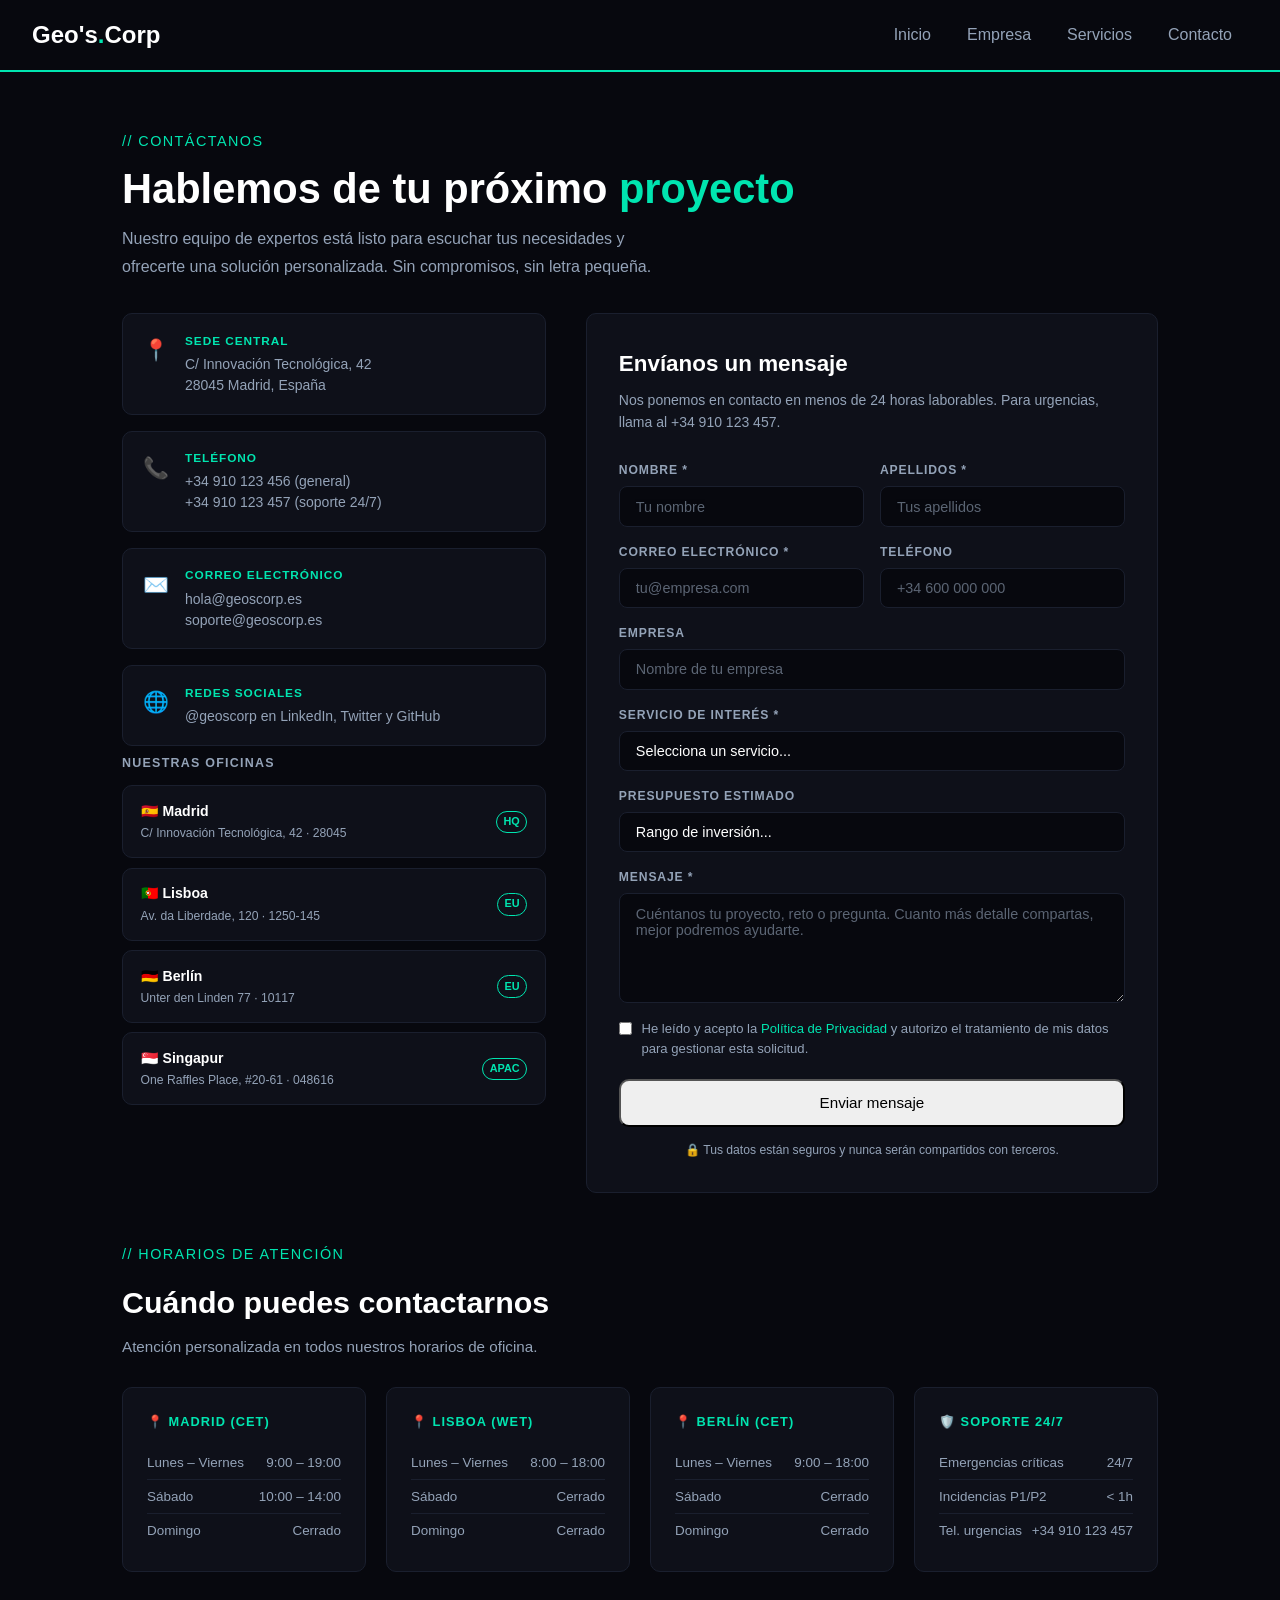
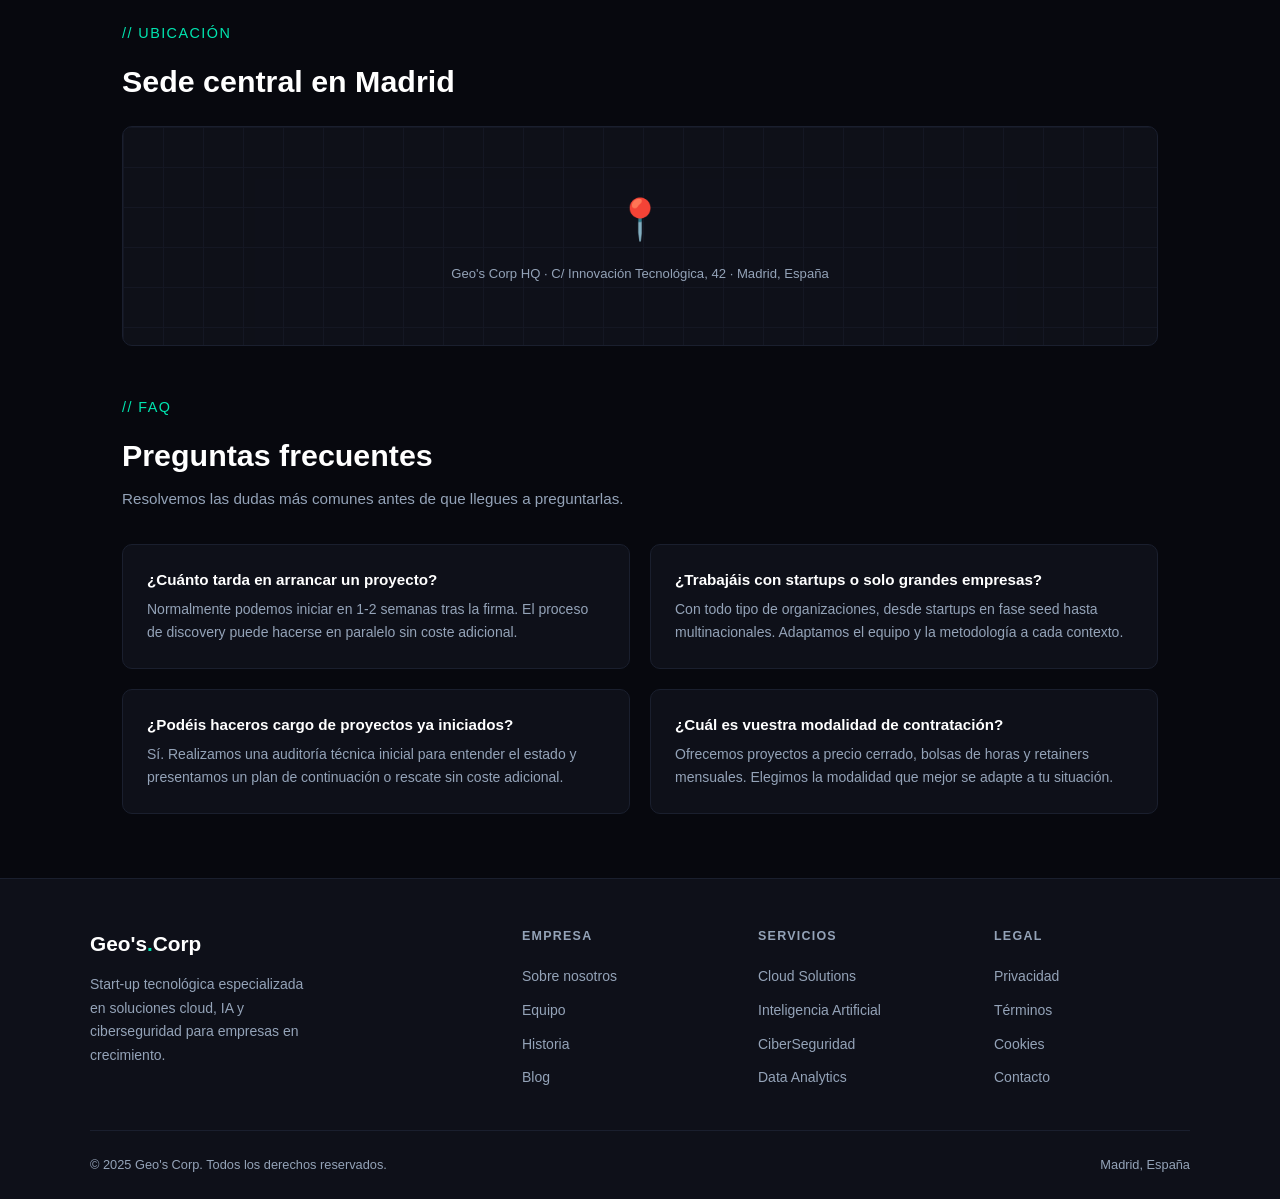
==== routes/contacto.html @ ca607cde "Primer intento limpio" ====
<!DOCTYPE html>
<html lang="es">
<head>
    <meta charset="UTF-8">
    <meta name="viewport" content="width=device-width, initial-scale=1.0">
    <title>Contacto — Geo's Corp</title>
    <link rel="stylesheet" href="../styles.css">
    <link rel="stylesheet" href="../styles/contacto.css">
</head>
<body>

    <!-- HEADER -->
    <header>
        <nav>
            <a href="../index.html" class="logo">Geo's<span>.</span>Corp</a>
            <ul>
                <li><a href="../index.html">Inicio</a></li>
                <li><a href="empresa.html">Empresa</a></li>
                <li><a href="servicios.html">Servicios</a></li>
                <li><a href="contacto.html" class="activo">Contacto</a></li>
            </ul>
        </nav>
    </header>

    <!-- MAIN -->
    <main>

        <!-- ENCABEZADO -->
        <div class="contacto-header">
            <span class="etiqueta">// Contáctanos</span>
            <h1>Hablemos de tu próximo <span>proyecto</span></h1>
            <p>Nuestro equipo de expertos está listo para escuchar tus necesidades y ofrecerte una solución personalizada. Sin compromisos, sin letra pequeña.</p>
        </div>

        <!-- LAYOUT PRINCIPAL — GRID -->
        <div class="contacto-grid">

            <!-- COLUMNA IZQUIERDA: Información -->
            <aside>

                <!-- Info de contacto — FLEX column -->
                <div class="contacto-info">
                    <div class="info-item">
                        <div class="info-icono">📍</div>
                        <div>
                            <h4>Sede central</h4>
                            <p>C/ Innovación Tecnológica, 42<br>28045 Madrid, España</p>
                        </div>
                    </div>
                    <div class="info-item">
                        <div class="info-icono">📞</div>
                        <div>
                            <h4>Teléfono</h4>
                            <p>+34 910 123 456 (general)<br>+34 910 123 457 (soporte 24/7)</p>
                        </div>
                    </div>
                    <div class="info-item">
                        <div class="info-icono">✉️</div>
                        <div>
                            <h4>Correo electrónico</h4>
                            <p>hola@geoscorp.es<br>soporte@geoscorp.es</p>
                        </div>
                    </div>
                    <div class="info-item">
                        <div class="info-icono">🌐</div>
                        <div>
                            <h4>Redes sociales</h4>
                            <p>@geoscorp en LinkedIn, Twitter y GitHub</p>
                        </div>
                    </div>
                </div>

                <!-- SEDES — FLEX column -->
                <div class="sedes-section">
                    <h3>Nuestras oficinas</h3>
                    <div class="sedes-flex">
                        <div class="sede">
                            <div class="sede-info">
                                <h5>🇪🇸 Madrid</h5>
                                <p>C/ Innovación Tecnológica, 42 · 28045</p>
                            </div>
                            <span class="sede-badge">HQ</span>
                        </div>
                        <div class="sede">
                            <div class="sede-info">
                                <h5>🇵🇹 Lisboa</h5>
                                <p>Av. da Liberdade, 120 · 1250-145</p>
                            </div>
                            <span class="sede-badge">EU</span>
                        </div>
                        <div class="sede">
                            <div class="sede-info">
                                <h5>🇩🇪 Berlín</h5>
                                <p>Unter den Linden 77 · 10117</p>
                            </div>
                            <span class="sede-badge">EU</span>
                        </div>
                        <div class="sede">
                            <div class="sede-info">
                                <h5>🇸🇬 Singapur</h5>
                                <p>One Raffles Place, #20-61 · 048616</p>
                            </div>
                            <span class="sede-badge">APAC</span>
                        </div>
                    </div>
                </div>

            </aside>

            <!-- COLUMNA DERECHA: Formulario -->
            <div class="form-bloque">
                <h2>Envíanos un mensaje</h2>
                <p>Nos ponemos en contacto en menos de 24 horas laborables. Para urgencias, llama al +34 910 123 457.</p>

                <form action="#" method="post">

                    <div class="form-fila">
                        <div class="campo">
                            <label for="nombre">Nombre *</label>
                            <input type="text" id="nombre" name="nombre" placeholder="Tu nombre" required>
                        </div>
                        <div class="campo">
                            <label for="apellidos">Apellidos *</label>
                            <input type="text" id="apellidos" name="apellidos" placeholder="Tus apellidos" required>
                        </div>
                    </div>

                    <div class="form-fila">
                        <div class="campo">
                            <label for="email">Correo electrónico *</label>
                            <input type="email" id="email" name="email" placeholder="tu@empresa.com" required>
                        </div>
                        <div class="campo">
                            <label for="telefono">Teléfono</label>
                            <input type="tel" id="telefono" name="telefono" placeholder="+34 600 000 000">
                        </div>
                    </div>

                    <div class="campo">
                        <label for="empresa">Empresa</label>
                        <input type="text" id="empresa" name="empresa" placeholder="Nombre de tu empresa">
                    </div>

                    <div class="campo">
                        <label for="servicio">Servicio de interés *</label>
                        <select id="servicio" name="servicio" required>
                            <option value="" disabled selected>Selecciona un servicio...</option>
                            <option value="cloud">Cloud Infrastructure y DevOps</option>
                            <option value="ia">Inteligencia Artificial y ML</option>
                            <option value="cyber">Ciberseguridad Enterprise</option>
                            <option value="data">Data Engineering y Analytics</option>
                            <option value="dev">Desarrollo de Software a Medida</option>
                            <option value="consulting">Consultoría Tecnológica</option>
                            <option value="otro">Otro / No lo sé aún</option>
                        </select>
                    </div>

                    <div class="campo">
                        <label for="presupuesto">Presupuesto estimado</label>
                        <select id="presupuesto" name="presupuesto">
                            <option value="" disabled selected>Rango de inversión...</option>
                            <option value="5k">Menos de 5.000 €</option>
                            <option value="15k">5.000 € – 15.000 €</option>
                            <option value="50k">15.000 € – 50.000 €</option>
                            <option value="150k">50.000 € – 150.000 €</option>
                            <option value="enterprise">Más de 150.000 € (Enterprise)</option>
                        </select>
                    </div>

                    <div class="campo">
                        <label for="mensaje">Mensaje *</label>
                        <textarea id="mensaje" name="mensaje" placeholder="Cuéntanos tu proyecto, reto o pregunta. Cuanto más detalle compartas, mejor podremos ayudarte." required></textarea>
                    </div>

                    <div class="campo-check">
                        <input type="checkbox" id="privacidad" name="privacidad" required>
                        <span>He leído y acepto la <a href="#">Política de Privacidad</a> y autorizo el tratamiento de mis datos para gestionar esta solicitud.</span>
                    </div>

                    <button type="submit" class="btn btn-cyan btn-form">Enviar mensaje</button>

                    <p class="form-nota">🔒 Tus datos están seguros y nunca serán compartidos con terceros.</p>

                </form>
            </div>

        </div>

        <!-- HORARIOS — FLEX -->
        <section class="horarios-section">
            <span class="etiqueta">// Horarios de atención</span>
            <h2>Cuándo puedes contactarnos</h2>
            <p>Atención personalizada en todos nuestros horarios de oficina.</p>

            <div class="horarios-flex">
                <div class="horario-carta">
                    <h4>📍 Madrid (CET)</h4>
                    <div class="horario-fila"><span>Lunes – Viernes</span><span>9:00 – 19:00</span></div>
                    <div class="horario-fila"><span>Sábado</span><span>10:00 – 14:00</span></div>
                    <div class="horario-fila"><span>Domingo</span><span>Cerrado</span></div>
                </div>
                <div class="horario-carta">
                    <h4>📍 Lisboa (WET)</h4>
                    <div class="horario-fila"><span>Lunes – Viernes</span><span>8:00 – 18:00</span></div>
                    <div class="horario-fila"><span>Sábado</span><span>Cerrado</span></div>
                    <div class="horario-fila"><span>Domingo</span><span>Cerrado</span></div>
                </div>
                <div class="horario-carta">
                    <h4>📍 Berlín (CET)</h4>
                    <div class="horario-fila"><span>Lunes – Viernes</span><span>9:00 – 18:00</span></div>
                    <div class="horario-fila"><span>Sábado</span><span>Cerrado</span></div>
                    <div class="horario-fila"><span>Domingo</span><span>Cerrado</span></div>
                </div>
                <div class="horario-carta">
                    <h4>🛡️ Soporte 24/7</h4>
                    <div class="horario-fila"><span>Emergencias críticas</span><span>24/7</span></div>
                    <div class="horario-fila"><span>Incidencias P1/P2</span><span>&lt; 1h</span></div>
                    <div class="horario-fila"><span>Tel. urgencias</span><span>+34 910 123 457</span></div>
                </div>
            </div>
        </section>

        <!-- MAPA — FLEX centrado -->
        <section class="mapa-section">
            <span class="etiqueta">// Ubicación</span>
            <h2>Sede central en Madrid</h2>
            <div class="mapa-placeholder">
                <div class="mapa-pin">📍</div>
                <p class="mapa-label">Geo's Corp HQ · C/ Innovación Tecnológica, 42 · Madrid, España</p>
            </div>
        </section>

        <!-- FAQ — GRID -->
        <section class="faq-section">
            <span class="etiqueta">// FAQ</span>
            <h2>Preguntas frecuentes</h2>
            <p>Resolvemos las dudas más comunes antes de que llegues a preguntarlas.</p>

            <div class="faq-grid">
                <div class="faq-carta">
                    <h4>¿Cuánto tarda en arrancar un proyecto?</h4>
                    <p>Normalmente podemos iniciar en 1-2 semanas tras la firma. El proceso de discovery puede hacerse en paralelo sin coste adicional.</p>
                </div>
                <div class="faq-carta">
                    <h4>¿Trabajáis con startups o solo grandes empresas?</h4>
                    <p>Con todo tipo de organizaciones, desde startups en fase seed hasta multinacionales. Adaptamos el equipo y la metodología a cada contexto.</p>
                </div>
                <div class="faq-carta">
                    <h4>¿Podéis haceros cargo de proyectos ya iniciados?</h4>
                    <p>Sí. Realizamos una auditoría técnica inicial para entender el estado y presentamos un plan de continuación o rescate sin coste adicional.</p>
                </div>
                <div class="faq-carta">
                    <h4>¿Cuál es vuestra modalidad de contratación?</h4>
                    <p>Ofrecemos proyectos a precio cerrado, bolsas de horas y retainers mensuales. Elegimos la modalidad que mejor se adapte a tu situación.</p>
                </div>
            </div>
        </section>

    </main>

    <!-- FOOTER -->
    <footer>
        <div class="footer-grid">
            <div class="footer-marca">
                <span class="logo">Geo's<span>.</span>Corp</span>
                <p>Start-up tecnológica especializada en soluciones cloud, IA y ciberseguridad para empresas en crecimiento.</p>
            </div>
            <div class="footer-col">
                <h4>Empresa</h4>
                <ul>
                    <li><a href="empresa.html">Sobre nosotros</a></li>
                    <li><a href="empresa.html">Equipo</a></li>
                    <li><a href="empresa.html">Historia</a></li>
                    <li><a href="#">Blog</a></li>
                </ul>
            </div>
            <div class="footer-col">
                <h4>Servicios</h4>
                <ul>
                    <li><a href="servicios.html">Cloud Solutions</a></li>
                    <li><a href="servicios.html">Inteligencia Artificial</a></li>
                    <li><a href="servicios.html">CiberSeguridad</a></li>
                    <li><a href="servicios.html">Data Analytics</a></li>
                </ul>
            </div>
            <div class="footer-col">
                <h4>Legal</h4>
                <ul>
                    <li><a href="#">Privacidad</a></li>
                    <li><a href="#">Términos</a></li>
                    <li><a href="#">Cookies</a></li>
                    <li><a href="contacto.html">Contacto</a></li>
                </ul>
            </div>
        </div>
        <div class="footer-bottom">
            <span>&copy; 2025 Geo's Corp. Todos los derechos reservados.</span>
            <span>Madrid, España</span>
        </div>
    </footer>

</body>
</html>
---- styles.css ----
:root {
    --fondo:      #07080e;
    --tarjeta:    #0e1019;
    --cyan:       #00e5b0;
    --azul-glow:  #4f6ef7;
    --texto-p:    #94a3b8;
    --blanco:     #ffffff;
    --borde:      #1a1f2e;
    --radio:      10px;
}

* {
    margin: 0;
    padding: 0;
    box-sizing: border-box;
    font-family: 'Segoe UI', Arial, sans-serif;
}

body {
    background-color: var(--fondo);
    color: var(--blanco);
    font-size: 16px;
    line-height: 1.6;
}

a {
    color: var(--cyan);
    text-decoration: none;
}

ul {
    list-style: none;
}

/* HEADER*/

header {
    border-bottom: 2px solid var(--cyan);
}

header nav {
    display: flex;
    align-items: center;
    justify-content: space-between;
    padding: 1rem 2rem;
}

.logo {
    font-size: 1.5rem;
    font-weight: 700;
    color: var(--blanco);
}

.logo span {
    color: var(--cyan);
}

nav ul {
    display: flex;
    gap: 0.25rem;
}

nav ul li a {
    color: var(--texto-p);
    padding: 0.45rem 1rem;
    border-radius: var(--radio);
    font-weight: 500;
    transition: color 0.2s, background 0.2s;
}

/* FOOTER*/

footer {
    background-color: var(--tarjeta);
    border-top: 1px solid var(--borde);
    padding: 3rem 2rem 1.5rem;
    margin-top: 4rem;
}

.footer-grid {
    display: grid;
    grid-template-columns: 2fr 1fr 1fr 1fr;
    gap: 2.5rem;
    max-width: 1100px;
    margin: 0 auto 2rem;
}

.footer-marca .logo {
    font-size: 1.3rem;
    display: block;
    margin-bottom: 0.75rem;
}

.footer-marca p {
    color: var(--texto-p);
    font-size: 0.875rem;
    line-height: 1.7;
    max-width: 230px;
}

.footer-col h4 {
    font-size: 0.78rem;
    text-transform: uppercase;
    letter-spacing: 0.1em;
    color: var(--texto-p);
    margin-bottom: 1rem;
}

.footer-col ul li {
    margin-bottom: 0.5rem;
}

.footer-col ul li a {
    color: var(--texto-p);
    font-size: 0.875rem;
    transition: color 0.2s;
}

.footer-col ul li a:hover {
    color: var(--cyan);
    text-decoration: none;
}

.footer-bottom {
    border-top: 1px solid var(--borde);
    padding-top: 1.5rem;
    max-width: 1100px;
    margin: 0 auto;
    display: flex;
    justify-content: space-between;
    align-items: center;
    color: var(--texto-p);
    font-size: 0.8rem;
    flex-wrap: wrap;
    gap: 0.5rem;
}

/* BOTONES*/

.btn {
    display: inline-block;
    padding: 0.7rem 1.6rem;
    border-radius: var(--radio);
    font-weight: 13px;
    font-size: 0.9rem;
    transition: all 0.2s;
}

.btn-consulta {
    background-color: var(--cyan);
    color: var(--fondo);
}

.btn-consulta:hover {
    background-color: #00ffca;
    color: var(--fondo);
    text-decoration: none;
}

.btn-servicios {
    background-color: transparent;
    color: var(--cyan);
    border: 2px solid var(--cyan);
}

.btn-servicios:hover {
    background-color: rgba(0, 229, 176, 0.1);
    color: var(--cyan);
    text-decoration: none;
}

/* HERO*/
.hero {
    display: grid;
    grid-template-columns: 1fr 1fr;
    gap: 3rem;
    align-items: center;
    max-width: 1100px;
    margin: 0 auto;
    padding: 4rem 2rem 3rem;
}

.hero h1 {
    font-size: 2.8rem;
    font-weight: 700;
    line-height: 1.1;
    margin-bottom: 1.1rem;
}

.hero h1 span {
    color: var(--cyan);
}

.hero p {
    color: var(--texto-p);
    font-size: 1rem;
    line-height: 1.75;
    margin-bottom: 1rem;
}

.hero-acciones {
    display: flex;
    gap: 1rem;
    margin-top: 1.5rem;
    flex-wrap: wrap;
}

.hero-stats-p {
    font-size: 1.5rem;
    font-weight: 700;
    color: white;
} 

.hero-tarjetas {
    display: grid;
    grid-template-columns: 1fr;
    gap: 2rem;
    margin-top: 3rem;
    padding: 15px;
    border: 2px solid var(--cyan);
    border-radius: var(--radio);
}

.cyan {
    color: var(--cyan);
}

.features-section {
    background-color: var(--tarjeta);
    padding: 3rem 2rem;
    border-radius: var(--radio);
    margin-top: 3rem;
}

.etiqueta {
    color: var(--cyan);
    font-size: 0.9rem;
    text-transform: uppercase;
    letter-spacing: 0.1em;
    margin-bottom: 0.75rem;
    display: inline-block;
}

.features-grid {
    display: grid;
    grid-template-columns: repeat(3, 1fr);
    gap: 2rem;
    margin-top: 2rem;
}

.feature-carta {
    background-color: var(--tarjeta);
    padding: 1.5rem;
    border-radius: var(--radio);
    display: flex;
    gap: 1rem;
    align-items: flex-start;
    border: 2px solid var(--cyan);
}

.feature-icono {
    font-size: 2rem;
    color: var(--cyan);
}

.clientes-section {
    margin-top: 3rem;
}

.clientes-flex {
    display: flex;
    gap: 2rem;
    margin-top: 3rem;
    justify-content: center;
    align-items: center;
}

.index-cta {
    background-color: var(--cyan);
    color: var(--fondo);
    padding: 1rem 2rem;
    border-radius: var(--radio);
    display: inline-block;
    margin-top: 3rem;
}

.banner-cta {
    display: flex;
    align-items: center;
    justify-content: space-between;
    gap: 2rem;
    margin-top: 3rem;
    padding: 2rem;
    color: white;
    background-color: var(--tarjeta);
    border-radius: var(--radio);
}

.banner-acciones {
    display: flex;
    gap: 1rem;
}
/* MEDIA QUERIES COMUNES*/

@media (max-width: 900px) {
    .footer-grid {
        grid-template-columns: 1fr 1fr;
    }

    .banner-cta {
        flex-direction: column;
        text-align: center;
    }

    .banner-acciones {
        justify-content: center;
    }
}

@media (max-width: 600px) {
    header nav {
        flex-direction: column;
        gap: 0.75rem;
        padding: 0.75rem 1rem;
    }

    nav ul {
        flex-wrap: wrap;
        justify-content: center;
        gap: 0.25rem;
    }

    .footer-grid {
        grid-template-columns: 1fr;
        gap: 1.5rem;
    }

    .footer-bottom {
        flex-direction: column;
        text-align: center;
    }
}
---- styles/contacto.css ----
/* ================================
   CONTACTO.CSS
   Estilos exclusivos de contacto.html
   ================================ */

/* ---- ENCABEZADO PÁGINA ---- */

.contacto-header {
    max-width: 1100px;
    margin: 0 auto;
    padding: 3.5rem 2rem 2rem;
}

.contacto-header h1 {
    font-size: 2.6rem;
    font-weight: 700;
    line-height: 1.15;
    margin-bottom: 0.75rem;
}

.contacto-header h1 span {
    color: var(--cyan);
}

.contacto-header p {
    color: var(--texto-p);
    font-size: 1rem;
    max-width: 540px;
    line-height: 1.75;
}

/* ---- LAYOUT PRINCIPAL ---- */
/* Estructura: GRID */

.contacto-grid {
    display: grid;
    grid-template-columns: 1fr 1.35fr;
    gap: 2.5rem;
    max-width: 1100px;
    margin: 0 auto;
    padding: 0 2rem;
    align-items: start;
}

/* ---- COLUMNA IZQUIERDA: INFO ---- */
/* Estructura interna: FLEX column */

.contacto-info {
    display: flex;
    flex-direction: column;
    gap: 1rem;
}

.info-item {
    display: flex;
    align-items: flex-start;
    gap: 1rem;
    background-color: var(--tarjeta);
    border: 1px solid var(--borde);
    border-radius: var(--radio);
    padding: 1.1rem 1.25rem;
    transition: border-color 0.2s;
}

.info-item:hover {
    border-color: var(--cyan);
}

.info-icono {
    font-size: 1.3rem;
    flex-shrink: 0;
    margin-top: 0.1rem;
}

.info-item h4 {
    font-size: 0.74rem;
    text-transform: uppercase;
    letter-spacing: 0.08em;
    color: var(--cyan);
    font-weight: 600;
    margin-bottom: 0.2rem;
}

.info-item p {
    font-size: 0.875rem;
    color: var(--texto-p);
    line-height: 1.5;
}

/* ---- SEDES ---- */
/* Estructura: FLEX column */

.sedes-section {
    margin-top: 0.5rem;
}

.sedes-section h3 {
    font-size: 0.78rem;
    text-transform: uppercase;
    letter-spacing: 0.1em;
    color: var(--texto-p);
    margin-bottom: 0.75rem;
}

.sedes-flex {
    display: flex;
    flex-direction: column;
    gap: 0.6rem;
}

.sede {
    display: flex;
    align-items: center;
    justify-content: space-between;
    background-color: var(--tarjeta);
    border: 1px solid var(--borde);
    border-radius: var(--radio);
    padding: 0.85rem 1.1rem;
    transition: border-color 0.2s;
}

.sede:hover {
    border-color: var(--cyan);
}

.sede-info h5 {
    font-size: 0.88rem;
    color: var(--blanco);
    font-weight: 600;
    margin-bottom: 0.1rem;
}

.sede-info p {
    font-size: 0.76rem;
    color: var(--texto-p);
}

.sede-badge {
    font-size: 0.68rem;
    font-weight: 700;
    color: var(--cyan);
    border: 1px solid var(--cyan);
    padding: 0.15em 0.6em;
    border-radius: 999px;
    white-space: nowrap;
}

/* ---- FORMULARIO ---- */
/* Estructura: FLEX column internamente */

.form-bloque {
    background-color: var(--tarjeta);
    border: 1px solid var(--borde);
    border-radius: var(--radio);
    padding: 2rem;
}

.form-bloque h2 {
    font-size: 1.4rem;
    margin-bottom: 0.4rem;
}

.form-bloque > p {
    color: var(--texto-p);
    font-size: 0.875rem;
    margin-bottom: 1.75rem;
    line-height: 1.6;
}

.form-fila {
    display: grid;
    grid-template-columns: 1fr 1fr;
    gap: 1rem;
}

.campo {
    display: flex;
    flex-direction: column;
    gap: 0.35rem;
    margin-bottom: 1rem;
}

.campo label {
    font-size: 0.76rem;
    text-transform: uppercase;
    letter-spacing: 0.07em;
    color: var(--texto-p);
    font-weight: 600;
}

.campo input,
.campo textarea,
.campo select {
    background-color: var(--fondo);
    border: 1px solid var(--borde);
    border-radius: 8px;
    padding: 0.7rem 1rem;
    color: var(--blanco);
    font-size: 0.9rem;
    font-family: 'Segoe UI', Arial, sans-serif;
    width: 100%;
    transition: border-color 0.2s;
}

.campo input:focus,
.campo textarea:focus,
.campo select:focus {
    outline: none;
    border-color: var(--cyan);
}

.campo input::placeholder,
.campo textarea::placeholder {
    color: var(--texto-p);
    opacity: 0.6;
}

.campo textarea {
    resize: vertical;
    min-height: 110px;
}

.campo select {
    cursor: pointer;
    appearance: none;
}

.campo-check {
    display: flex;
    align-items: flex-start;
    gap: 0.6rem;
    margin-bottom: 1.25rem;
}

.campo-check input[type="checkbox"] {
    width: auto;
    margin-top: 3px;
    flex-shrink: 0;
    accent-color: var(--cyan);
}

.campo-check span {
    font-size: 0.82rem;
    color: var(--texto-p);
    line-height: 1.5;
}

.campo-check a {
    color: var(--cyan);
}

.btn-form {
    width: 100%;
    padding: 0.85rem;
    font-size: 0.95rem;
    justify-content: center;
    text-align: center;
}

.form-nota {
    text-align: center;
    font-size: 0.76rem;
    color: var(--texto-p);
    margin-top: 0.85rem;
}

/* ---- HORARIOS ---- */
/* Estructura: FLEX wrap */

.horarios-section {
    max-width: 1100px;
    margin: 0 auto;
    padding: 3rem 2rem 0;
}

.horarios-section h2 {
    font-size: 1.9rem;
    margin-bottom: 0.5rem;
}

.horarios-section > p {
    color: var(--texto-p);
    margin-bottom: 1.75rem;
    font-size: 0.95rem;
}

.horarios-flex {
    display: flex;
    gap: 1.25rem;
    flex-wrap: wrap;
}

.horario-carta {
    background-color: var(--tarjeta);
    border: 1px solid var(--borde);
    border-radius: var(--radio);
    padding: 1.5rem;
    flex: 1;
    min-width: 200px;
    transition: border-color 0.2s;
}

.horario-carta:hover {
    border-color: var(--cyan);
}

.horario-carta h4 {
    font-size: 0.8rem;
    text-transform: uppercase;
    letter-spacing: 0.08em;
    color: var(--cyan);
    font-weight: 600;
    margin-bottom: 0.9rem;
}

.horario-fila {
    display: flex;
    justify-content: space-between;
    font-size: 0.84rem;
    padding: 0.35rem 0;
    border-bottom: 1px solid var(--borde);
    color: var(--texto-p);
}

.horario-fila:last-child {
    border-bottom: none;
}

/* ---- MAPA ---- */
/* Estructura: FLEX centrado */

.mapa-section {
    max-width: 1100px;
    margin: 0 auto;
    padding: 3rem 2rem 0;
}

.mapa-section h2 {
    font-size: 1.9rem;
    margin-bottom: 1.25rem;
}

.mapa-placeholder {
    background-color: var(--tarjeta);
    border: 1px solid var(--borde);
    border-radius: var(--radio);
    height: 220px;
    display: flex;
    flex-direction: column;
    align-items: center;
    justify-content: center;
    gap: 0.75rem;
    position: relative;
    overflow: hidden;
}

/* Cuadrícula decorativa del mapa */
.mapa-placeholder::before {
    content: '';
    position: absolute;
    inset: 0;
    background-image:
        linear-gradient(var(--borde) 1px, transparent 1px),
        linear-gradient(90deg, var(--borde) 1px, transparent 1px);
    background-size: 40px 40px;
    opacity: 0.5;
}

.mapa-pin {
    font-size: 2.5rem;
    position: relative;
    z-index: 1;
}

.mapa-label {
    font-size: 0.82rem;
    color: var(--texto-p);
    position: relative;
    z-index: 1;
}

/* ---- FAQ ---- */
/* Estructura: GRID */

.faq-section {
    max-width: 1100px;
    margin: 0 auto;
    padding: 3rem 2rem 0;
}

.faq-section h2 {
    font-size: 1.9rem;
    margin-bottom: 0.5rem;
}

.faq-section > p {
    color: var(--texto-p);
    margin-bottom: 2rem;
    font-size: 0.95rem;
}

.faq-grid {
    display: grid;
    grid-template-columns: 1fr 1fr;
    gap: 1.25rem;
}

.faq-carta {
    background-color: var(--tarjeta);
    border: 1px solid var(--borde);
    border-radius: var(--radio);
    padding: 1.5rem;
    transition: border-color 0.2s;
}

.faq-carta:hover {
    border-color: var(--cyan);
}

.faq-carta h4 {
    font-size: 0.95rem;
    color: var(--blanco);
    margin-bottom: 0.5rem;
    line-height: 1.4;
}

.faq-carta p {
    font-size: 0.875rem;
    color: var(--texto-p);
    line-height: 1.65;
}

/* ================================
   MEDIA QUERIES CONTACTO
   ================================ */

@media (max-width: 900px) {
    .contacto-grid {
        grid-template-columns: 1fr;
        padding: 0 1.5rem;
    }

    .contacto-header {
        padding: 2.5rem 1.5rem 2rem;
    }

    .faq-grid {
        grid-template-columns: 1fr;
    }

    .horarios-section,
    .mapa-section,
    .faq-section {
        padding-left: 1.5rem;
        padding-right: 1.5rem;
    }
}

@media (max-width: 600px) {
    .contacto-header h1 {
        font-size: 2rem;
    }

    .form-fila {
        grid-template-columns: 1fr;
    }

    .horarios-flex {
        flex-direction: column;
    }

    .faq-section {
        padding: 2rem 1rem 0;
    }
}
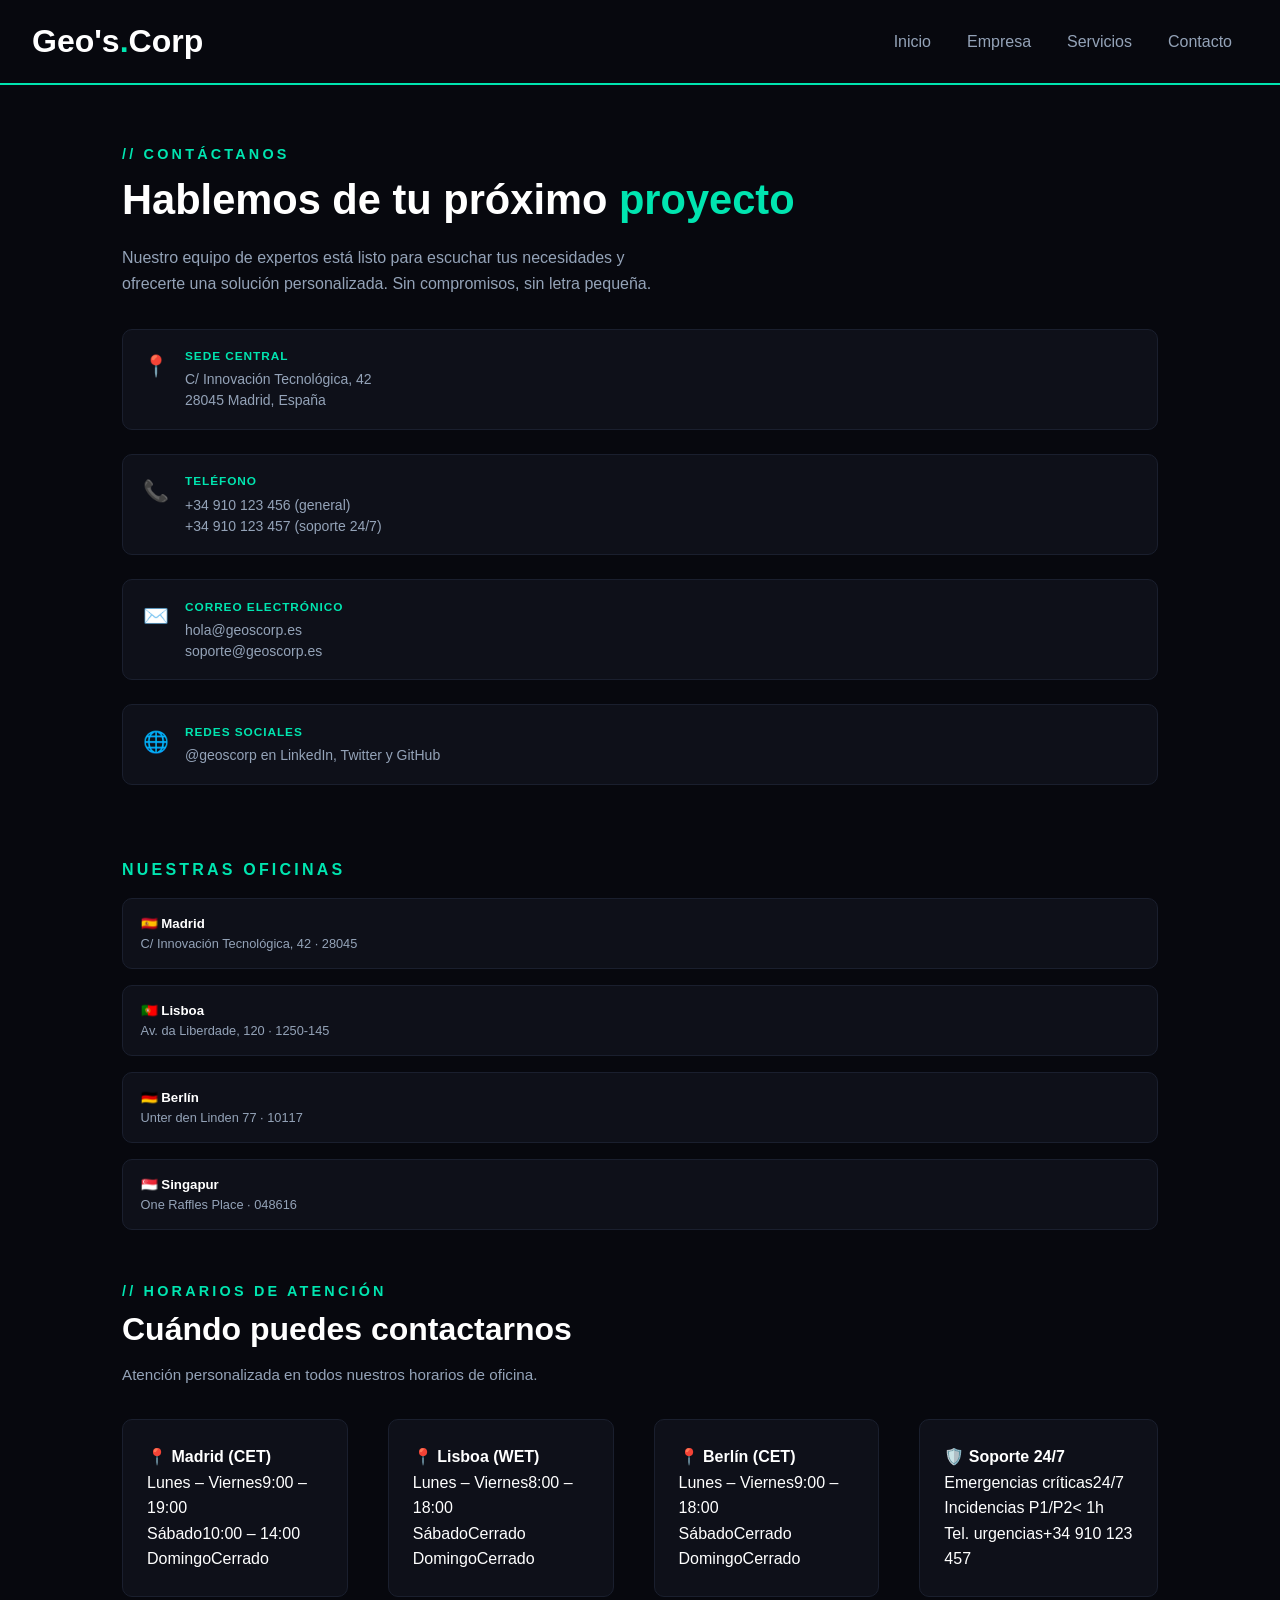
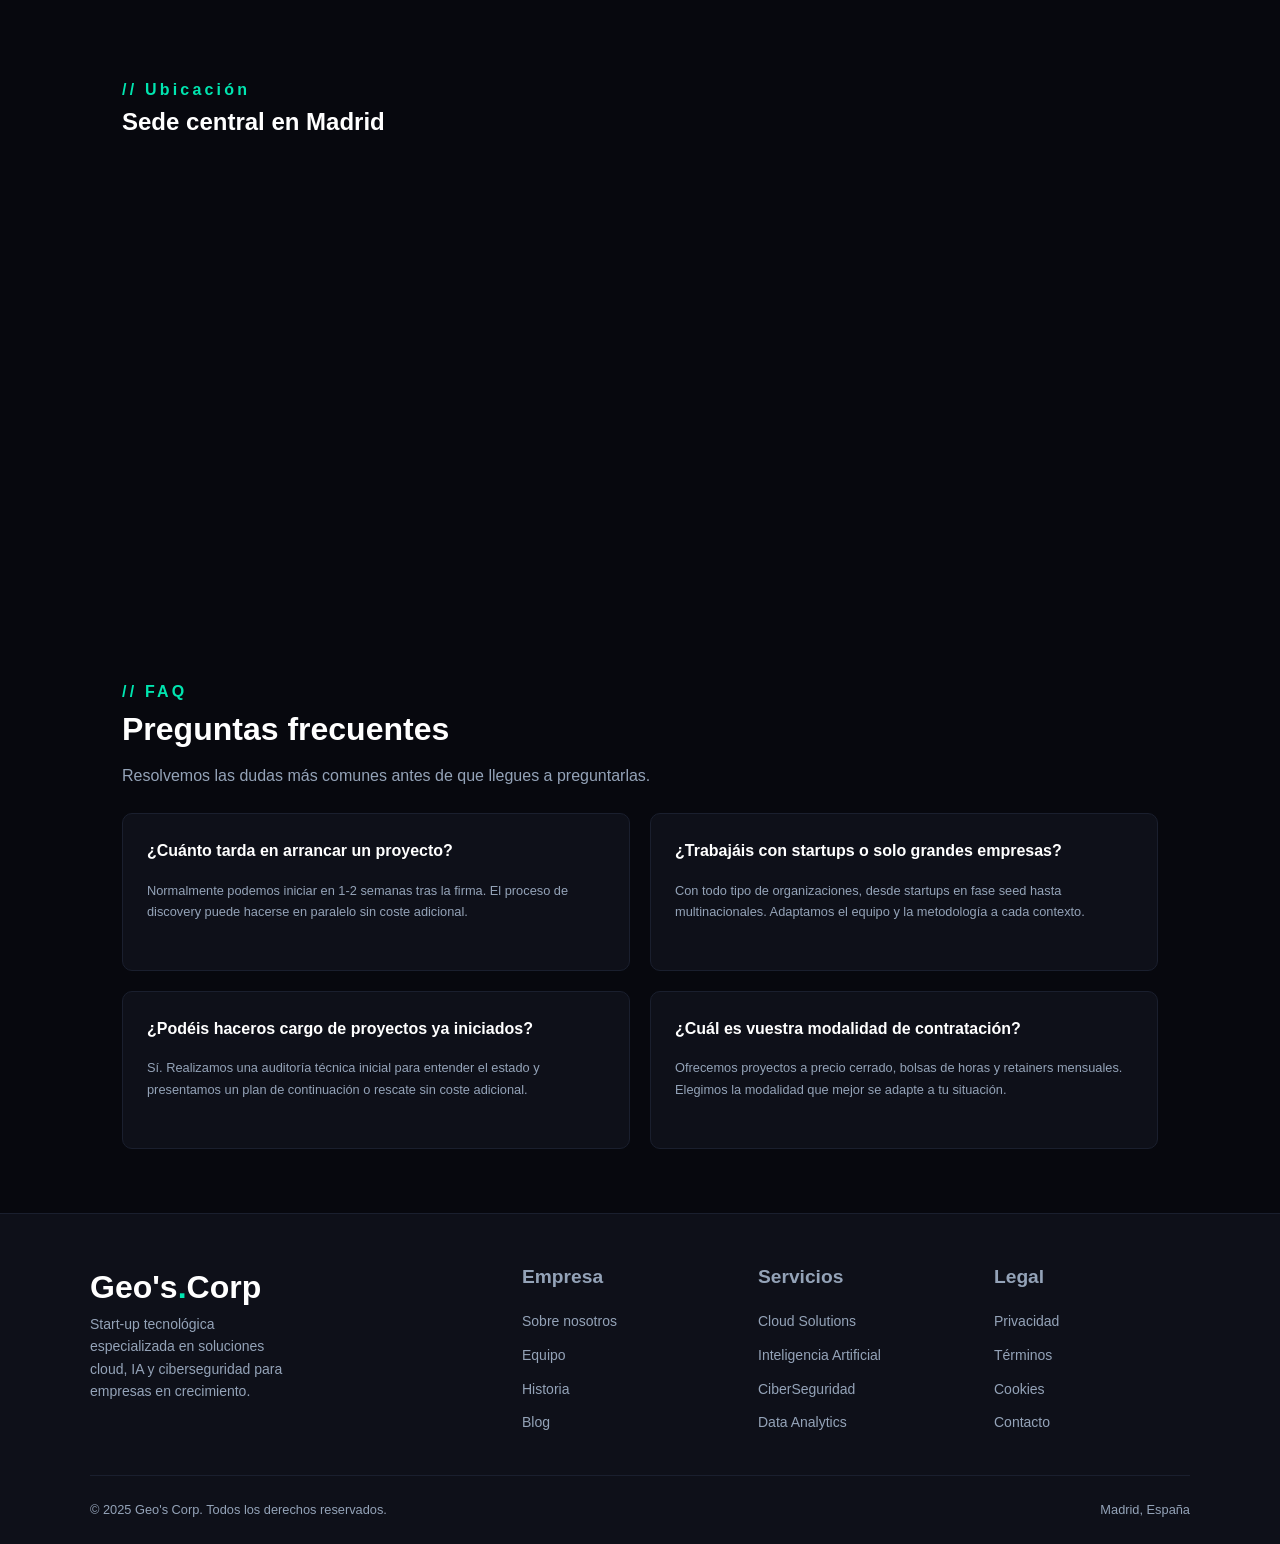
==== commit c18fdb74: "web_fin" ====
--- a/routes/contacto.html
+++ b/routes/contacto.html
@@ -9,10 +9,10 @@
 </head>
 <body>
 
-    <!-- HEADER -->
+<!-- Header.-->
     <header>
         <nav>
-            <a href="../index.html" class="logo">Geo's<span>.</span>Corp</a>
+            <a href="../index.html" class="logo">Geo's<span class="cyan">.</span>Corp</a>
             <ul>
                 <li><a href="../index.html">Inicio</a></li>
                 <li><a href="empresa.html">Empresa</a></li>
@@ -22,173 +22,84 @@
         </nav>
     </header>
 
-    <!-- MAIN -->
+<!-- Contáctanos.-->
     <main>
-
-        <!-- ENCABEZADO -->
         <div class="contacto-header">
-            <span class="etiqueta">// Contáctanos</span>
-            <h1>Hablemos de tu próximo <span>proyecto</span></h1>
+            <span class="etiqueta">// CONTÁCTANOS</span>
+            <h1>Hablemos de tu próximo <span class="cyan">proyecto</span></h1>
             <p>Nuestro equipo de expertos está listo para escuchar tus necesidades y ofrecerte una solución personalizada. Sin compromisos, sin letra pequeña.</p>
         </div>
 
-        <!-- LAYOUT PRINCIPAL — GRID -->
         <div class="contacto-grid">
 
-            <!-- COLUMNA IZQUIERDA: Información -->
-            <aside>
-
-                <!-- Info de contacto — FLEX column -->
+
+
+<!-- Info.-->
                 <div class="contacto-info">
                     <div class="info-item">
                         <div class="info-icono">📍</div>
                         <div>
-                            <h4>Sede central</h4>
+                            <h4>SEDE CENTRAL</h4>
                             <p>C/ Innovación Tecnológica, 42<br>28045 Madrid, España</p>
                         </div>
                     </div>
                     <div class="info-item">
                         <div class="info-icono">📞</div>
                         <div>
-                            <h4>Teléfono</h4>
+                            <h4>TELÉFONO</h4>
                             <p>+34 910 123 456 (general)<br>+34 910 123 457 (soporte 24/7)</p>
                         </div>
                     </div>
                     <div class="info-item">
                         <div class="info-icono">✉️</div>
                         <div>
-                            <h4>Correo electrónico</h4>
+                            <h4>CORREO ELECTRÓNICO</h4>
                             <p>hola@geoscorp.es<br>soporte@geoscorp.es</p>
                         </div>
                     </div>
                     <div class="info-item">
                         <div class="info-icono">🌐</div>
                         <div>
-                            <h4>Redes sociales</h4>
+                            <h4>REDES SOCIALES</h4>
                             <p>@geoscorp en LinkedIn, Twitter y GitHub</p>
                         </div>
                     </div>
                 </div>
 
-                <!-- SEDES — FLEX column -->
+<!-- Nuestras oficiinas.-->
                 <div class="sedes-section">
-                    <h3>Nuestras oficinas</h3>
+                    <h3>NUESTRAS OFICINAS</h3>
                     <div class="sedes-flex">
                         <div class="sede">
                             <div class="sede-info">
                                 <h5>🇪🇸 Madrid</h5>
                                 <p>C/ Innovación Tecnológica, 42 · 28045</p>
                             </div>
-                            <span class="sede-badge">HQ</span>
                         </div>
                         <div class="sede">
                             <div class="sede-info">
                                 <h5>🇵🇹 Lisboa</h5>
                                 <p>Av. da Liberdade, 120 · 1250-145</p>
                             </div>
-                            <span class="sede-badge">EU</span>
                         </div>
                         <div class="sede">
                             <div class="sede-info">
                                 <h5>🇩🇪 Berlín</h5>
                                 <p>Unter den Linden 77 · 10117</p>
                             </div>
-                            <span class="sede-badge">EU</span>
                         </div>
                         <div class="sede">
                             <div class="sede-info">
                                 <h5>🇸🇬 Singapur</h5>
-                                <p>One Raffles Place, #20-61 · 048616</p>
-                            </div>
-                            <span class="sede-badge">APAC</span>
-                        </div>
-                    </div>
-                </div>
+                                <p>One Raffles Place · 048616</p>
+                                </div>
+                            </div>
 
             </aside>
 
-            <!-- COLUMNA DERECHA: Formulario -->
-            <div class="form-bloque">
-                <h2>Envíanos un mensaje</h2>
-                <p>Nos ponemos en contacto en menos de 24 horas laborables. Para urgencias, llama al +34 910 123 457.</p>
-
-                <form action="#" method="post">
-
-                    <div class="form-fila">
-                        <div class="campo">
-                            <label for="nombre">Nombre *</label>
-                            <input type="text" id="nombre" name="nombre" placeholder="Tu nombre" required>
-                        </div>
-                        <div class="campo">
-                            <label for="apellidos">Apellidos *</label>
-                            <input type="text" id="apellidos" name="apellidos" placeholder="Tus apellidos" required>
-                        </div>
-                    </div>
-
-                    <div class="form-fila">
-                        <div class="campo">
-                            <label for="email">Correo electrónico *</label>
-                            <input type="email" id="email" name="email" placeholder="tu@empresa.com" required>
-                        </div>
-                        <div class="campo">
-                            <label for="telefono">Teléfono</label>
-                            <input type="tel" id="telefono" name="telefono" placeholder="+34 600 000 000">
-                        </div>
-                    </div>
-
-                    <div class="campo">
-                        <label for="empresa">Empresa</label>
-                        <input type="text" id="empresa" name="empresa" placeholder="Nombre de tu empresa">
-                    </div>
-
-                    <div class="campo">
-                        <label for="servicio">Servicio de interés *</label>
-                        <select id="servicio" name="servicio" required>
-                            <option value="" disabled selected>Selecciona un servicio...</option>
-                            <option value="cloud">Cloud Infrastructure y DevOps</option>
-                            <option value="ia">Inteligencia Artificial y ML</option>
-                            <option value="cyber">Ciberseguridad Enterprise</option>
-                            <option value="data">Data Engineering y Analytics</option>
-                            <option value="dev">Desarrollo de Software a Medida</option>
-                            <option value="consulting">Consultoría Tecnológica</option>
-                            <option value="otro">Otro / No lo sé aún</option>
-                        </select>
-                    </div>
-
-                    <div class="campo">
-                        <label for="presupuesto">Presupuesto estimado</label>
-                        <select id="presupuesto" name="presupuesto">
-                            <option value="" disabled selected>Rango de inversión...</option>
-                            <option value="5k">Menos de 5.000 €</option>
-                            <option value="15k">5.000 € – 15.000 €</option>
-                            <option value="50k">15.000 € – 50.000 €</option>
-                            <option value="150k">50.000 € – 150.000 €</option>
-                            <option value="enterprise">Más de 150.000 € (Enterprise)</option>
-                        </select>
-                    </div>
-
-                    <div class="campo">
-                        <label for="mensaje">Mensaje *</label>
-                        <textarea id="mensaje" name="mensaje" placeholder="Cuéntanos tu proyecto, reto o pregunta. Cuanto más detalle compartas, mejor podremos ayudarte." required></textarea>
-                    </div>
-
-                    <div class="campo-check">
-                        <input type="checkbox" id="privacidad" name="privacidad" required>
-                        <span>He leído y acepto la <a href="#">Política de Privacidad</a> y autorizo el tratamiento de mis datos para gestionar esta solicitud.</span>
-                    </div>
-
-                    <button type="submit" class="btn btn-cyan btn-form">Enviar mensaje</button>
-
-                    <p class="form-nota">🔒 Tus datos están seguros y nunca serán compartidos con terceros.</p>
-
-                </form>
-            </div>
-
-        </div>
-
-        <!-- HORARIOS — FLEX -->
+<!-- Horarios.-->
         <section class="horarios-section">
-            <span class="etiqueta">// Horarios de atención</span>
+            <span class="etiqueta">// HORARIOS DE ATENCIÓN</span>
             <h2>Cuándo puedes contactarnos</h2>
             <p>Atención personalizada en todos nuestros horarios de oficina.</p>
 
@@ -220,36 +131,33 @@
             </div>
         </section>
 
-        <!-- MAPA — FLEX centrado -->
+<!-- Mapa.-->
         <section class="mapa-section">
             <span class="etiqueta">// Ubicación</span>
             <h2>Sede central en Madrid</h2>
-            <div class="mapa-placeholder">
-                <div class="mapa-pin">📍</div>
-                <p class="mapa-label">Geo's Corp HQ · C/ Innovación Tecnológica, 42 · Madrid, España</p>
-            </div>
+            <iframe src="https://www.google.com/maps/embed?pb=!1m18!1m12!1m3!1d194347.47968035535!2d-3.8446881895360248!3d40.438098122452004!2m3!1f0!2f0!3f0!3m2!1i1024!2i768!4f13.1!3m3!1m2!1s0xd422997800a3c81%3A0xc436dec1618c2269!2sMadrid!5e0!3m2!1ses!2ses!4v1772019630424!5m2!1ses!2ses" width="600" height="450" style="border:0;" allowfullscreen="" loading="lazy" referrerpolicy="no-referrer-when-downgrade"></iframe>
         </section>
 
-        <!-- FAQ — GRID -->
-        <section class="faq-section">
+<!-- Preguntas.-->
+        <section class="preguntas-section">
             <span class="etiqueta">// FAQ</span>
             <h2>Preguntas frecuentes</h2>
             <p>Resolvemos las dudas más comunes antes de que llegues a preguntarlas.</p>
 
-            <div class="faq-grid">
-                <div class="faq-carta">
+            <div class="preguntas-grid">
+                <div class="preguntas-carta">
                     <h4>¿Cuánto tarda en arrancar un proyecto?</h4>
                     <p>Normalmente podemos iniciar en 1-2 semanas tras la firma. El proceso de discovery puede hacerse en paralelo sin coste adicional.</p>
                 </div>
-                <div class="faq-carta">
+                <div class="preguntas-carta">
                     <h4>¿Trabajáis con startups o solo grandes empresas?</h4>
                     <p>Con todo tipo de organizaciones, desde startups en fase seed hasta multinacionales. Adaptamos el equipo y la metodología a cada contexto.</p>
                 </div>
-                <div class="faq-carta">
+                <div class="preguntas-carta">
                     <h4>¿Podéis haceros cargo de proyectos ya iniciados?</h4>
                     <p>Sí. Realizamos una auditoría técnica inicial para entender el estado y presentamos un plan de continuación o rescate sin coste adicional.</p>
                 </div>
-                <div class="faq-carta">
+                <div class="preguntas-carta">
                     <h4>¿Cuál es vuestra modalidad de contratación?</h4>
                     <p>Ofrecemos proyectos a precio cerrado, bolsas de horas y retainers mensuales. Elegimos la modalidad que mejor se adapte a tu situación.</p>
                 </div>
@@ -258,14 +166,14 @@
 
     </main>
 
-    <!-- FOOTER -->
+<!-- FOOTER -->
     <footer>
         <div class="footer-grid">
             <div class="footer-marca">
-                <span class="logo">Geo's<span>.</span>Corp</span>
+                <span class="logo">Geo's<span class="cyan">.</span>Corp</span>
                 <p>Start-up tecnológica especializada en soluciones cloud, IA y ciberseguridad para empresas en crecimiento.</p>
             </div>
-            <div class="footer-col">
+            <div class="footer-1">
                 <h4>Empresa</h4>
                 <ul>
                     <li><a href="empresa.html">Sobre nosotros</a></li>
@@ -274,7 +182,7 @@
                     <li><a href="#">Blog</a></li>
                 </ul>
             </div>
-            <div class="footer-col">
+            <div class="footer-1">
                 <h4>Servicios</h4>
                 <ul>
                     <li><a href="servicios.html">Cloud Solutions</a></li>
@@ -283,17 +191,17 @@
                     <li><a href="servicios.html">Data Analytics</a></li>
                 </ul>
             </div>
-            <div class="footer-col">
+            <div class="footer-1">
                 <h4>Legal</h4>
                 <ul>
-                    <li><a href="#">Privacidad</a></li>
-                    <li><a href="#">Términos</a></li>
-                    <li><a href="#">Cookies</a></li>
+                    <li><a href="">Privacidad</a></li>
+                    <li><a href="">Términos</a></li>
+                    <li><a href="">Cookies</a></li>
                     <li><a href="contacto.html">Contacto</a></li>
                 </ul>
             </div>
         </div>
-        <div class="footer-bottom">
+        <div class="footer-copyright">
             <span>&copy; 2025 Geo's Corp. Todos los derechos reservados.</span>
             <span>Madrid, España</span>
         </div>
--- a/styles.css
+++ b/styles.css
@@ -32,8 +32,7 @@
     list-style: none;
 }
 
-/* HEADER*/
-
+/* Header.*/
 header {
     border-bottom: 2px solid var(--cyan);
 }
@@ -46,15 +45,11 @@
 }
 
 .logo {
-    font-size: 1.5rem;
+    font-size: 2rem;
     font-weight: 700;
     color: var(--blanco);
 }
 
-.logo span {
-    color: var(--cyan);
-}
-
 nav ul {
     display: flex;
     gap: 0.25rem;
@@ -63,12 +58,9 @@
 nav ul li a {
     color: var(--texto-p);
     padding: 0.45rem 1rem;
-    border-radius: var(--radio);
-    font-weight: 500;
-    transition: color 0.2s, background 0.2s;
-}
-
-/* FOOTER*/
+}
+
+/* Footer.*/
 
 footer {
     background-color: var(--tarjeta);
@@ -85,43 +77,33 @@
     margin: 0 auto 2rem;
 }
 
-.footer-marca .logo {
-    font-size: 1.3rem;
-    display: block;
-    margin-bottom: 0.75rem;
-}
-
 .footer-marca p {
     color: var(--texto-p);
     font-size: 0.875rem;
-    line-height: 1.7;
-    max-width: 230px;
-}
-
-.footer-col h4 {
-    font-size: 0.78rem;
-    text-transform: uppercase;
-    letter-spacing: 0.1em;
+    max-width: 200px;
+}
+
+.footer-1 h4 {
+    font-size: 1.2rem;
     color: var(--texto-p);
     margin-bottom: 1rem;
 }
 
-.footer-col ul li {
+.footer-1 ul li {
     margin-bottom: 0.5rem;
 }
 
-.footer-col ul li a {
+.footer-1 ul li a {
     color: var(--texto-p);
     font-size: 0.875rem;
     transition: color 0.2s;
 }
 
-.footer-col ul li a:hover {
-    color: var(--cyan);
-    text-decoration: none;
-}
-
-.footer-bottom {
+.footer-1 ul li a:hover {
+    color: var(--cyan);
+}
+
+.footer-copyright {
     border-top: 1px solid var(--borde);
     padding-top: 1.5rem;
     max-width: 1100px;
@@ -135,7 +117,7 @@
     gap: 0.5rem;
 }
 
-/* BOTONES*/
+/* Botones.*/
 
 .btn {
     display: inline-block;
@@ -151,25 +133,13 @@
     color: var(--fondo);
 }
 
-.btn-consulta:hover {
-    background-color: #00ffca;
-    color: var(--fondo);
-    text-decoration: none;
-}
-
 .btn-servicios {
     background-color: transparent;
     color: var(--cyan);
     border: 2px solid var(--cyan);
 }
 
-.btn-servicios:hover {
-    background-color: rgba(0, 229, 176, 0.1);
-    color: var(--cyan);
-    text-decoration: none;
-}
-
-/* HERO*/
+/* Hero.*/
 .hero {
     display: grid;
     grid-template-columns: 1fr 1fr;
@@ -203,6 +173,7 @@
     gap: 1rem;
     margin-top: 1.5rem;
     flex-wrap: wrap;
+    margin-bottom: 1.5rem;
 }
 
 .hero-stats-p {
@@ -225,7 +196,7 @@
     color: var(--cyan);
 }
 
-.features-section {
+.ventajas-section {
     background-color: var(--tarjeta);
     padding: 3rem 2rem;
     border-radius: var(--radio);
@@ -235,36 +206,43 @@
 .etiqueta {
     color: var(--cyan);
     font-size: 0.9rem;
-    text-transform: uppercase;
-    letter-spacing: 0.1em;
-    margin-bottom: 0.75rem;
-    display: inline-block;
-}
-
-.features-grid {
+    letter-spacing: 0.2rem;
+    font-weight: 900;
+}
+
+.ventajas-grid {
     display: grid;
     grid-template-columns: repeat(3, 1fr);
     gap: 2rem;
     margin-top: 2rem;
 }
 
-.feature-carta {
+.ventaja-carta {
     background-color: var(--tarjeta);
     padding: 1.5rem;
     border-radius: var(--radio);
     display: flex;
     gap: 1rem;
-    align-items: flex-start;
     border: 2px solid var(--cyan);
 }
 
-.feature-icono {
+.ventaja-icono {
     font-size: 2rem;
     color: var(--cyan);
 }
 
 .clientes-section {
-    margin-top: 3rem;
+    max-width: 1100px;
+    margin: 0 auto;
+    padding: 3rem 2rem;
+}
+
+.clientes-section-p {
+    margin-top: 3rem;
+    text-align: center;
+    color: var(--cyan);
+    font-size: 2rem;
+    font-family: 'Gill Sans', 'Gill Sans MT', Calibri, 'Trebuchet MS', sans-serif;
 }
 
 .clientes-flex {
@@ -275,16 +253,16 @@
     align-items: center;
 }
 
-.index-cta {
+.fondo {
     background-color: var(--cyan);
-    color: var(--fondo);
     padding: 1rem 2rem;
     border-radius: var(--radio);
     display: inline-block;
     margin-top: 3rem;
-}
-
-.banner-cta {
+    margin-bottom: 3rem;
+}
+
+.fondo-banner {
     display: flex;
     align-items: center;
     justify-content: space-between;
@@ -300,43 +278,100 @@
     display: flex;
     gap: 1rem;
 }
-/* MEDIA QUERIES COMUNES*/
-
+/* Responsive.*/
+
+/* Tablets.*/
 @media (max-width: 900px) {
+    .hero {
+        grid-template-columns: 1fr; /* Apilamos el contenido del hero */
+        text-align: center;
+        padding-top: 2rem;
+    }
+
+    .hero-acciones {
+        justify-content: center;
+    }
+
+    .hero-tarjetas {
+        margin-top: 1rem;
+    }
+
+    .ventajas-grid {
+        grid-template-columns: repeat(2, 1fr); /* 2 columnas en tablets */
+    }
+
     .footer-grid {
         grid-template-columns: 1fr 1fr;
     }
 
-    .banner-cta {
-        flex-direction: column;
-        text-align: center;
-    }
-
-    .banner-acciones {
-        justify-content: center;
-    }
-}
-
+    .fondo-banner {
+        flex-direction: column;
+        text-align: center;
+    }
+}
+
+/* Móvil.*/
 @media (max-width: 600px) {
+    .hero h1 {
+        font-size: 2rem;
+    }
+
+    .clientes-section-p {
+        font-size: 1.5rem;
+    }
+
     header nav {
         flex-direction: column;
-        gap: 0.75rem;
-        padding: 0.75rem 1rem;
+        gap: 1rem;
     }
 
     nav ul {
-        flex-wrap: wrap;
-        justify-content: center;
-        gap: 0.25rem;
+        width: 100%;
+        justify-content: space-around;
+    }
+
+    nav ul li a {
+        padding: 0.5rem;
+        font-size: 0.9rem;
+    }
+
+    .ventajas-grid {
+        grid-template-columns: 1fr;
+    }
+
+    .ventaja-carta {
+        flex-direction: column;
+        text-align: center;
+        align-items: center;
     }
 
     .footer-grid {
         grid-template-columns: 1fr;
+        text-align: center;
+    }
+
+    .footer-marca p {
+        max-width: 100%;
+    }
+
+    .clientes-flex {
+        flex-wrap: wrap;
         gap: 1.5rem;
     }
 
-    .footer-bottom {
-        flex-direction: column;
+    .hero-stats {
+        display: flex;
+        flex-direction: column;
+        gap: 1rem;
+    }
+
+    .banner-acciones {
+        flex-direction: column;
+        width: 100%;
+    }
+
+    .btn {
+        width: 100%;
         text-align: center;
     }
 }
--- a/styles/contacto.css
+++ b/styles/contacto.css
@@ -1,10 +1,3 @@
-/* ================================
-   CONTACTO.CSS
-   Estilos exclusivos de contacto.html
-   ================================ */
-
-/* ---- ENCABEZADO PÁGINA ---- */
-
 .contacto-header {
     max-width: 1100px;
     margin: 0 auto;
@@ -14,36 +7,23 @@
 .contacto-header h1 {
     font-size: 2.6rem;
     font-weight: 700;
-    line-height: 1.15;
     margin-bottom: 0.75rem;
 }
 
-.contacto-header h1 span {
-    color: var(--cyan);
-}
-
 .contacto-header p {
     color: var(--texto-p);
     font-size: 1rem;
     max-width: 540px;
-    line-height: 1.75;
-}
-
-/* ---- LAYOUT PRINCIPAL ---- */
-/* Estructura: GRID */
+}
 
 .contacto-grid {
-    display: grid;
-    grid-template-columns: 1fr 1.35fr;
     gap: 2.5rem;
     max-width: 1100px;
     margin: 0 auto;
     padding: 0 2rem;
-    align-items: start;
-}
-
-/* ---- COLUMNA IZQUIERDA: INFO ---- */
-/* Estructura interna: FLEX column */
+}
+
+/* Info.*/
 
 .contacto-info {
     display: flex;
@@ -53,17 +33,12 @@
 
 .info-item {
     display: flex;
-    align-items: flex-start;
     gap: 1rem;
     background-color: var(--tarjeta);
     border: 1px solid var(--borde);
     border-radius: var(--radio);
     padding: 1.1rem 1.25rem;
-    transition: border-color 0.2s;
-}
-
-.info-item:hover {
-    border-color: var(--cyan);
+    margin-bottom: 0.5rem;
 }
 
 .info-icono {
@@ -74,7 +49,6 @@
 
 .info-item h4 {
     font-size: 0.74rem;
-    text-transform: uppercase;
     letter-spacing: 0.08em;
     color: var(--cyan);
     font-weight: 600;
@@ -87,352 +61,119 @@
     line-height: 1.5;
 }
 
-/* ---- SEDES ---- */
-/* Estructura: FLEX column */
+/* Nuestras oficinas.*/
 
 .sedes-section {
-    margin-top: 0.5rem;
+    margin-top: 4rem;
+    margin-bottom: 4rem;
 }
 
 .sedes-section h3 {
-    font-size: 0.78rem;
-    text-transform: uppercase;
-    letter-spacing: 0.1em;
-    color: var(--texto-p);
-    margin-bottom: 0.75rem;
+    font-size: 1rem;
+    letter-spacing: 0.2rem;
+    color: var(--cyan);
+    margin-bottom: 1rem;
 }
 
 .sedes-flex {
     display: flex;
     flex-direction: column;
-    gap: 0.6rem;
+    gap: 1rem;
 }
 
 .sede {
     display: flex;
-    align-items: center;
-    justify-content: space-between;
     background-color: var(--tarjeta);
     border: 1px solid var(--borde);
     border-radius: var(--radio);
     padding: 0.85rem 1.1rem;
-    transition: border-color 0.2s;
-}
-
-.sede:hover {
-    border-color: var(--cyan);
-}
-
-.sede-info h5 {
-    font-size: 0.88rem;
-    color: var(--blanco);
-    font-weight: 600;
-    margin-bottom: 0.1rem;
 }
 
 .sede-info p {
-    font-size: 0.76rem;
-    color: var(--texto-p);
-}
-
-.sede-badge {
-    font-size: 0.68rem;
-    font-weight: 700;
-    color: var(--cyan);
-    border: 1px solid var(--cyan);
-    padding: 0.15em 0.6em;
-    border-radius: 999px;
-    white-space: nowrap;
-}
-
-/* ---- FORMULARIO ---- */
-/* Estructura: FLEX column internamente */
-
-.form-bloque {
-    background-color: var(--tarjeta);
-    border: 1px solid var(--borde);
-    border-radius: var(--radio);
-    padding: 2rem;
-}
-
-.form-bloque h2 {
-    font-size: 1.4rem;
-    margin-bottom: 0.4rem;
-}
-
-.form-bloque > p {
-    color: var(--texto-p);
-    font-size: 0.875rem;
-    margin-bottom: 1.75rem;
-    line-height: 1.6;
-}
-
-.form-fila {
-    display: grid;
-    grid-template-columns: 1fr 1fr;
-    gap: 1rem;
-}
-
-.campo {
-    display: flex;
-    flex-direction: column;
-    gap: 0.35rem;
-    margin-bottom: 1rem;
-}
-
-.campo label {
-    font-size: 0.76rem;
-    text-transform: uppercase;
-    letter-spacing: 0.07em;
-    color: var(--texto-p);
-    font-weight: 600;
-}
-
-.campo input,
-.campo textarea,
-.campo select {
-    background-color: var(--fondo);
-    border: 1px solid var(--borde);
-    border-radius: 8px;
-    padding: 0.7rem 1rem;
-    color: var(--blanco);
-    font-size: 0.9rem;
-    font-family: 'Segoe UI', Arial, sans-serif;
-    width: 100%;
-    transition: border-color 0.2s;
-}
-
-.campo input:focus,
-.campo textarea:focus,
-.campo select:focus {
-    outline: none;
-    border-color: var(--cyan);
-}
-
-.campo input::placeholder,
-.campo textarea::placeholder {
-    color: var(--texto-p);
-    opacity: 0.6;
-}
-
-.campo textarea {
-    resize: vertical;
-    min-height: 110px;
-}
-
-.campo select {
-    cursor: pointer;
-    appearance: none;
-}
-
-.campo-check {
-    display: flex;
-    align-items: flex-start;
-    gap: 0.6rem;
-    margin-bottom: 1.25rem;
-}
-
-.campo-check input[type="checkbox"] {
-    width: auto;
-    margin-top: 3px;
-    flex-shrink: 0;
-    accent-color: var(--cyan);
-}
-
-.campo-check span {
-    font-size: 0.82rem;
-    color: var(--texto-p);
-    line-height: 1.5;
-}
-
-.campo-check a {
-    color: var(--cyan);
-}
-
-.btn-form {
-    width: 100%;
-    padding: 0.85rem;
-    font-size: 0.95rem;
-    justify-content: center;
-    text-align: center;
-}
-
-.form-nota {
-    text-align: center;
-    font-size: 0.76rem;
-    color: var(--texto-p);
-    margin-top: 0.85rem;
-}
-
-/* ---- HORARIOS ---- */
-/* Estructura: FLEX wrap */
-
+    font-size: 0.8rem;
+    color: var(--texto-p);
+}
+
+/* Horarios.*/
 .horarios-section {
-    max-width: 1100px;
-    margin: 0 auto;
-    padding: 3rem 2rem 0;
+    margin-top: 2rem;
+    margin-bottom: 2rem;
 }
 
 .horarios-section h2 {
-    font-size: 1.9rem;
+    font-size: 2rem;
     margin-bottom: 0.5rem;
 }
 
-.horarios-section > p {
-    color: var(--texto-p);
-    margin-bottom: 1.75rem;
-    font-size: 0.95rem;
-}
-
-.horarios-flex {
-    display: flex;
-    gap: 1.25rem;
-    flex-wrap: wrap;
-}
-
-.horario-carta {
-    background-color: var(--tarjeta);
-    border: 1px solid var(--borde);
-    border-radius: var(--radio);
-    padding: 1.5rem;
-    flex: 1;
-    min-width: 200px;
-    transition: border-color 0.2s;
-}
-
-.horario-carta:hover {
-    border-color: var(--cyan);
-}
-
-.horario-carta h4 {
-    font-size: 0.8rem;
-    text-transform: uppercase;
-    letter-spacing: 0.08em;
-    color: var(--cyan);
-    font-weight: 600;
-    margin-bottom: 0.9rem;
-}
-
-.horario-fila {
-    display: flex;
-    justify-content: space-between;
-    font-size: 0.84rem;
-    padding: 0.35rem 0;
-    border-bottom: 1px solid var(--borde);
-    color: var(--texto-p);
-}
-
-.horario-fila:last-child {
-    border-bottom: none;
-}
-
-/* ---- MAPA ---- */
-/* Estructura: FLEX centrado */
-
-.mapa-section {
-    max-width: 1100px;
-    margin: 0 auto;
-    padding: 3rem 2rem 0;
-}
-
-.mapa-section h2 {
-    font-size: 1.9rem;
-    margin-bottom: 1.25rem;
-}
-
-.mapa-placeholder {
-    background-color: var(--tarjeta);
-    border: 1px solid var(--borde);
-    border-radius: var(--radio);
-    height: 220px;
-    display: flex;
-    flex-direction: column;
-    align-items: center;
-    justify-content: center;
-    gap: 0.75rem;
-    position: relative;
-    overflow: hidden;
-}
-
-/* Cuadrícula decorativa del mapa */
-.mapa-placeholder::before {
-    content: '';
-    position: absolute;
-    inset: 0;
-    background-image:
-        linear-gradient(var(--borde) 1px, transparent 1px),
-        linear-gradient(90deg, var(--borde) 1px, transparent 1px);
-    background-size: 40px 40px;
-    opacity: 0.5;
-}
-
-.mapa-pin {
-    font-size: 2.5rem;
-    position: relative;
-    z-index: 1;
-}
-
-.mapa-label {
-    font-size: 0.82rem;
-    color: var(--texto-p);
-    position: relative;
-    z-index: 1;
-}
-
-/* ---- FAQ ---- */
-/* Estructura: GRID */
-
-.faq-section {
-    max-width: 1100px;
-    margin: 0 auto;
-    padding: 3rem 2rem 0;
-}
-
-.faq-section h2 {
-    font-size: 1.9rem;
-    margin-bottom: 0.5rem;
-}
-
-.faq-section > p {
+.horarios-section p {
     color: var(--texto-p);
     margin-bottom: 2rem;
     font-size: 0.95rem;
 }
 
-.faq-grid {
+.horarios-flex {
+    display: flex;
+    gap: 2.5rem;
+}
+
+.horario-carta {
+    background-color: var(--tarjeta);
+    border: 1px solid var(--borde);
+    border-radius: var(--radio);
+    padding: 1.5rem;
+}
+
+/* Mapa.*/
+.mapa-section {
+    margin-top: 2rem;
+    margin-bottom: 4rem;
+}
+
+.mapa-section span {
+    color: var(--cyan);
+    font-size: 1rem;
+    font-weight: 900;
+}
+
+/* Faq.*/
+.preguntas-section span {
+    color: var(--cyan);
+    font-size: 1rem;
+    font-weight: 900;
+}
+
+.preguntas-section h2 {
+    font-size: 2rem;
+    margin-bottom: 0.5rem;
+}
+
+.preguntas-section p {
+    color: var(--texto-p);
+    margin-bottom: 1.5rem;
+    font-size: 1rem;
+}
+
+.preguntas-grid {
     display: grid;
     grid-template-columns: 1fr 1fr;
     gap: 1.25rem;
 }
 
-.faq-carta {
+.preguntas-carta {
     background-color: var(--tarjeta);
     border: 1px solid var(--borde);
     border-radius: var(--radio);
     padding: 1.5rem;
-    transition: border-color 0.2s;
-}
-
-.faq-carta:hover {
-    border-color: var(--cyan);
-}
-
-.faq-carta h4 {
-    font-size: 0.95rem;
-    color: var(--blanco);
-    margin-bottom: 0.5rem;
-    line-height: 1.4;
-}
-
-.faq-carta p {
-    font-size: 0.875rem;
+}
+
+.preguntas-carta p {
+    font-size: 0.8rem;
     color: var(--texto-p);
     line-height: 1.65;
-}
-
-/* ================================
-   MEDIA QUERIES CONTACTO
-   ================================ */
+    margin-top: 1rem;
+}
+
+/* Media queries.*/
 
 @media (max-width: 900px) {
     .contacto-grid {
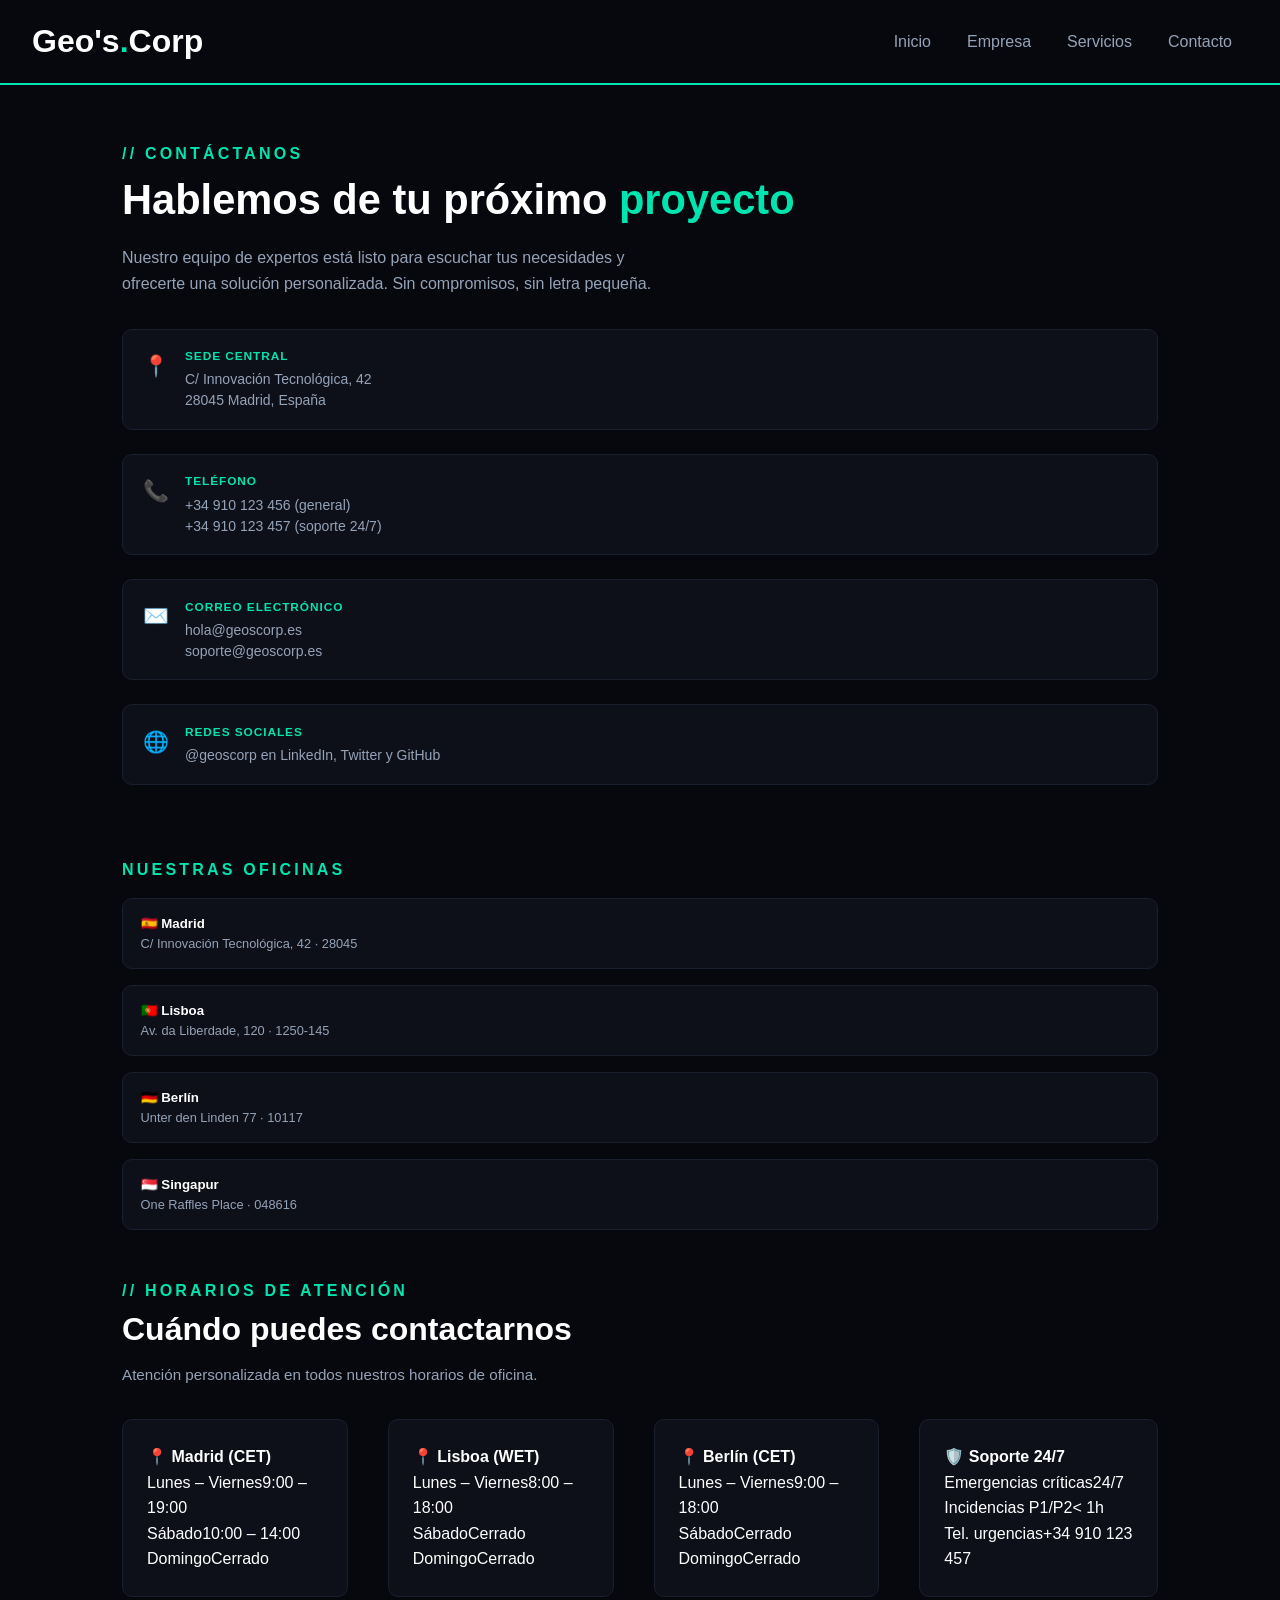
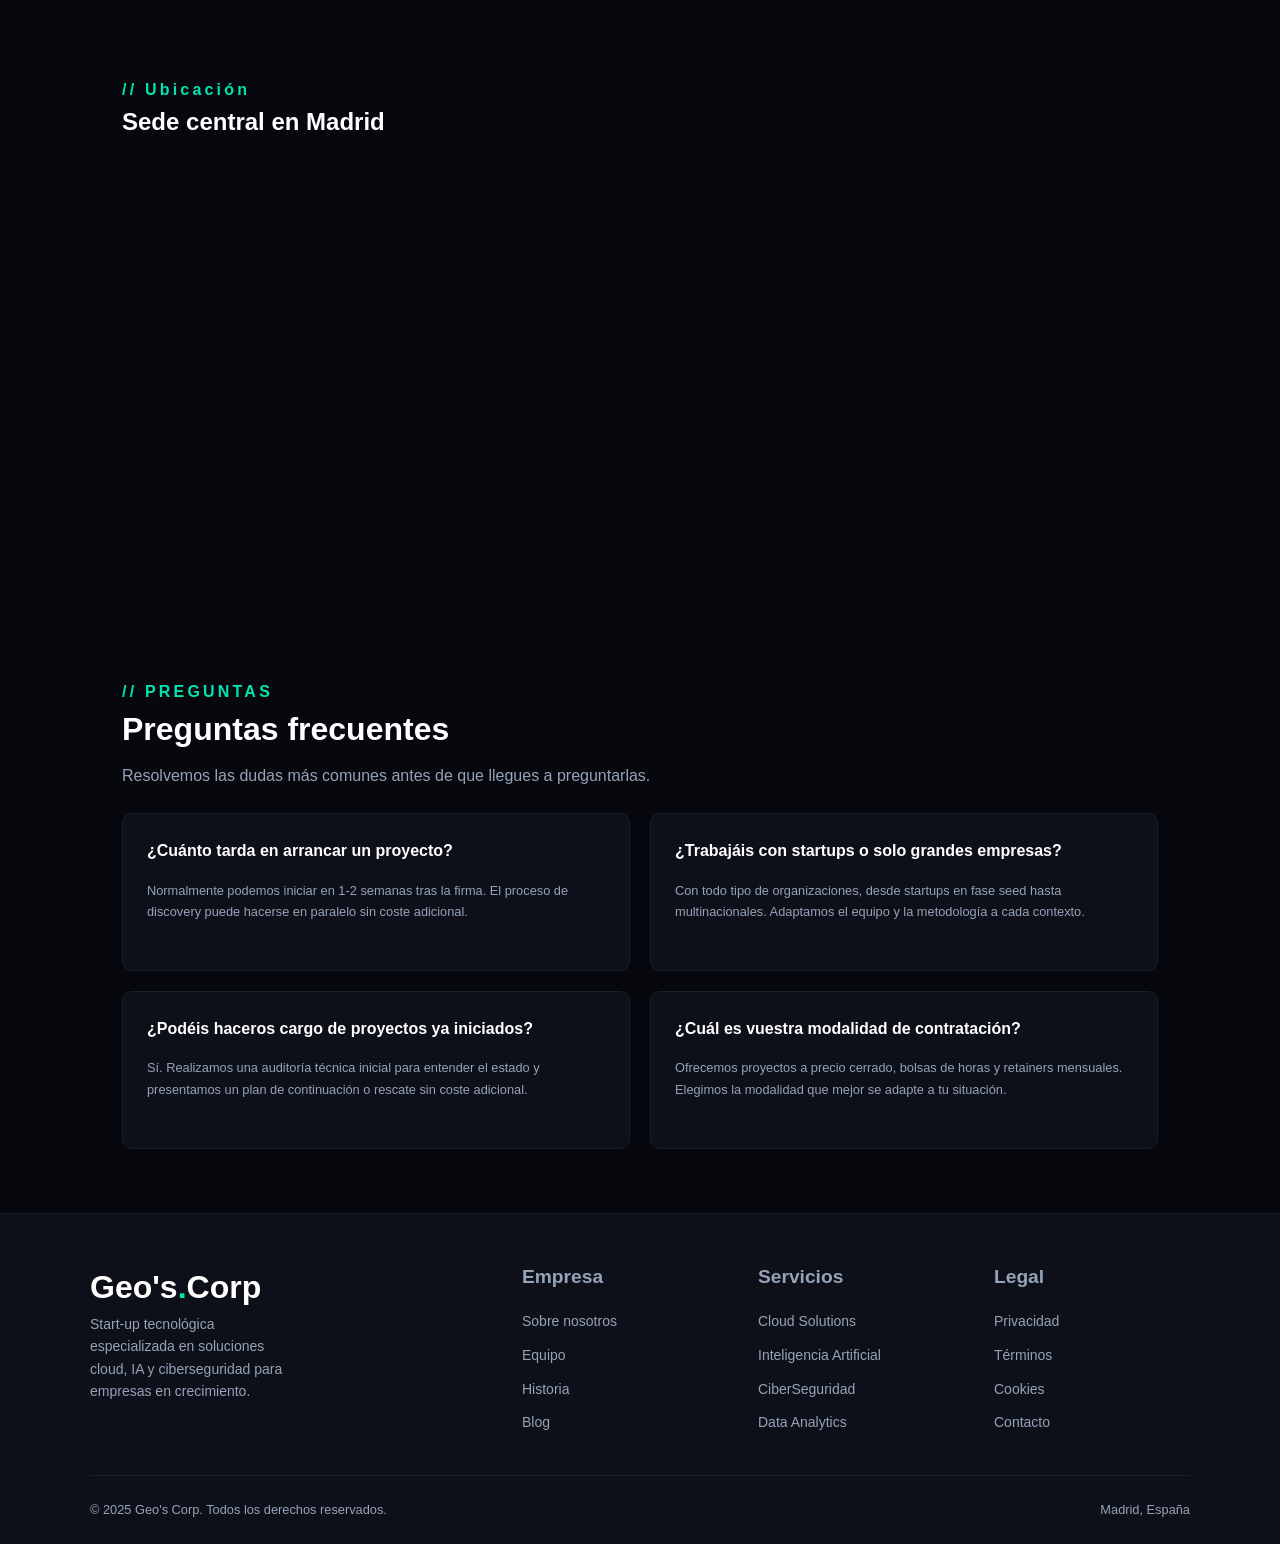
==== commit 13676869: "fin" ====
--- a/routes/contacto.html
+++ b/routes/contacto.html
@@ -95,8 +95,6 @@
                                 </div>
                             </div>
 
-            </aside>
-
 <!-- Horarios.-->
         <section class="horarios-section">
             <span class="etiqueta">// HORARIOS DE ATENCIÓN</span>
@@ -132,6 +130,7 @@
         </section>
 
 <!-- Mapa.-->
+ 
         <section class="mapa-section">
             <span class="etiqueta">// Ubicación</span>
             <h2>Sede central en Madrid</h2>
@@ -139,8 +138,9 @@
         </section>
 
 <!-- Preguntas.-->
+
         <section class="preguntas-section">
-            <span class="etiqueta">// FAQ</span>
+            <span class="etiqueta">// PREGUNTAS</span>
             <h2>Preguntas frecuentes</h2>
             <p>Resolvemos las dudas más comunes antes de que llegues a preguntarlas.</p>
 
@@ -166,7 +166,7 @@
 
     </main>
 
-<!-- FOOTER -->
+<!-- Footer.-->
     <footer>
         <div class="footer-grid">
             <div class="footer-marca">
--- a/styles.css
+++ b/styles.css
@@ -113,18 +113,16 @@
     align-items: center;
     color: var(--texto-p);
     font-size: 0.8rem;
-    flex-wrap: wrap;
     gap: 0.5rem;
 }
 
 /* Botones.*/
 
 .btn {
-    display: inline-block;
     padding: 0.7rem 1.6rem;
     border-radius: var(--radio);
     font-weight: 13px;
-    font-size: 0.9rem;
+    font-size: 1rem;
     transition: all 0.2s;
 }
 
@@ -134,13 +132,12 @@
 }
 
 .btn-servicios {
-    background-color: transparent;
     color: var(--cyan);
     border: 2px solid var(--cyan);
 }
 
-/* Hero.*/
-.hero {
+/* Inicio.*/
+.inicio {
     display: grid;
     grid-template-columns: 1fr 1fr;
     gap: 3rem;
@@ -150,39 +147,37 @@
     padding: 4rem 2rem 3rem;
 }
 
-.hero h1 {
-    font-size: 2.8rem;
+.inicio h1 {
+    font-size: 2.6rem;
     font-weight: 700;
-    line-height: 1.1;
-    margin-bottom: 1.1rem;
-}
-
-.hero h1 span {
-    color: var(--cyan);
-}
-
-.hero p {
+    margin-bottom: 1rem;
+}
+
+.inicio h1 span {
+    color: var(--cyan);
+}
+
+.inicio p {
     color: var(--texto-p);
     font-size: 1rem;
     line-height: 1.75;
     margin-bottom: 1rem;
 }
 
-.hero-acciones {
+.inicio-acciones {
     display: flex;
     gap: 1rem;
     margin-top: 1.5rem;
-    flex-wrap: wrap;
     margin-bottom: 1.5rem;
 }
 
-.hero-stats-p {
+.inicio-stats-p {
     font-size: 1.5rem;
     font-weight: 700;
     color: white;
 } 
 
-.hero-tarjetas {
+.inicio-tarjetas {
     display: grid;
     grid-template-columns: 1fr;
     gap: 2rem;
@@ -205,7 +200,7 @@
 
 .etiqueta {
     color: var(--cyan);
-    font-size: 0.9rem;
+    font-size: 1rem;
     letter-spacing: 0.2rem;
     font-weight: 900;
 }
@@ -277,101 +272,4 @@
 .banner-acciones {
     display: flex;
     gap: 1rem;
-}
-/* Responsive.*/
-
-/* Tablets.*/
-@media (max-width: 900px) {
-    .hero {
-        grid-template-columns: 1fr; /* Apilamos el contenido del hero */
-        text-align: center;
-        padding-top: 2rem;
-    }
-
-    .hero-acciones {
-        justify-content: center;
-    }
-
-    .hero-tarjetas {
-        margin-top: 1rem;
-    }
-
-    .ventajas-grid {
-        grid-template-columns: repeat(2, 1fr); /* 2 columnas en tablets */
-    }
-
-    .footer-grid {
-        grid-template-columns: 1fr 1fr;
-    }
-
-    .fondo-banner {
-        flex-direction: column;
-        text-align: center;
-    }
-}
-
-/* Móvil.*/
-@media (max-width: 600px) {
-    .hero h1 {
-        font-size: 2rem;
-    }
-
-    .clientes-section-p {
-        font-size: 1.5rem;
-    }
-
-    header nav {
-        flex-direction: column;
-        gap: 1rem;
-    }
-
-    nav ul {
-        width: 100%;
-        justify-content: space-around;
-    }
-
-    nav ul li a {
-        padding: 0.5rem;
-        font-size: 0.9rem;
-    }
-
-    .ventajas-grid {
-        grid-template-columns: 1fr;
-    }
-
-    .ventaja-carta {
-        flex-direction: column;
-        text-align: center;
-        align-items: center;
-    }
-
-    .footer-grid {
-        grid-template-columns: 1fr;
-        text-align: center;
-    }
-
-    .footer-marca p {
-        max-width: 100%;
-    }
-
-    .clientes-flex {
-        flex-wrap: wrap;
-        gap: 1.5rem;
-    }
-
-    .hero-stats {
-        display: flex;
-        flex-direction: column;
-        gap: 1rem;
-    }
-
-    .banner-acciones {
-        flex-direction: column;
-        width: 100%;
-    }
-
-    .btn {
-        width: 100%;
-        text-align: center;
-    }
 }
--- a/styles/contacto.css
+++ b/styles/contacto.css
@@ -135,7 +135,7 @@
     font-weight: 900;
 }
 
-/* Faq.*/
+/* Preguntas.*/
 .preguntas-section span {
     color: var(--cyan);
     font-size: 1rem;
@@ -171,46 +171,4 @@
     color: var(--texto-p);
     line-height: 1.65;
     margin-top: 1rem;
-}
-
-/* Media queries.*/
-
-@media (max-width: 900px) {
-    .contacto-grid {
-        grid-template-columns: 1fr;
-        padding: 0 1.5rem;
-    }
-
-    .contacto-header {
-        padding: 2.5rem 1.5rem 2rem;
-    }
-
-    .faq-grid {
-        grid-template-columns: 1fr;
-    }
-
-    .horarios-section,
-    .mapa-section,
-    .faq-section {
-        padding-left: 1.5rem;
-        padding-right: 1.5rem;
-    }
-}
-
-@media (max-width: 600px) {
-    .contacto-header h1 {
-        font-size: 2rem;
-    }
-
-    .form-fila {
-        grid-template-columns: 1fr;
-    }
-
-    .horarios-flex {
-        flex-direction: column;
-    }
-
-    .faq-section {
-        padding: 2rem 1rem 0;
-    }
 }
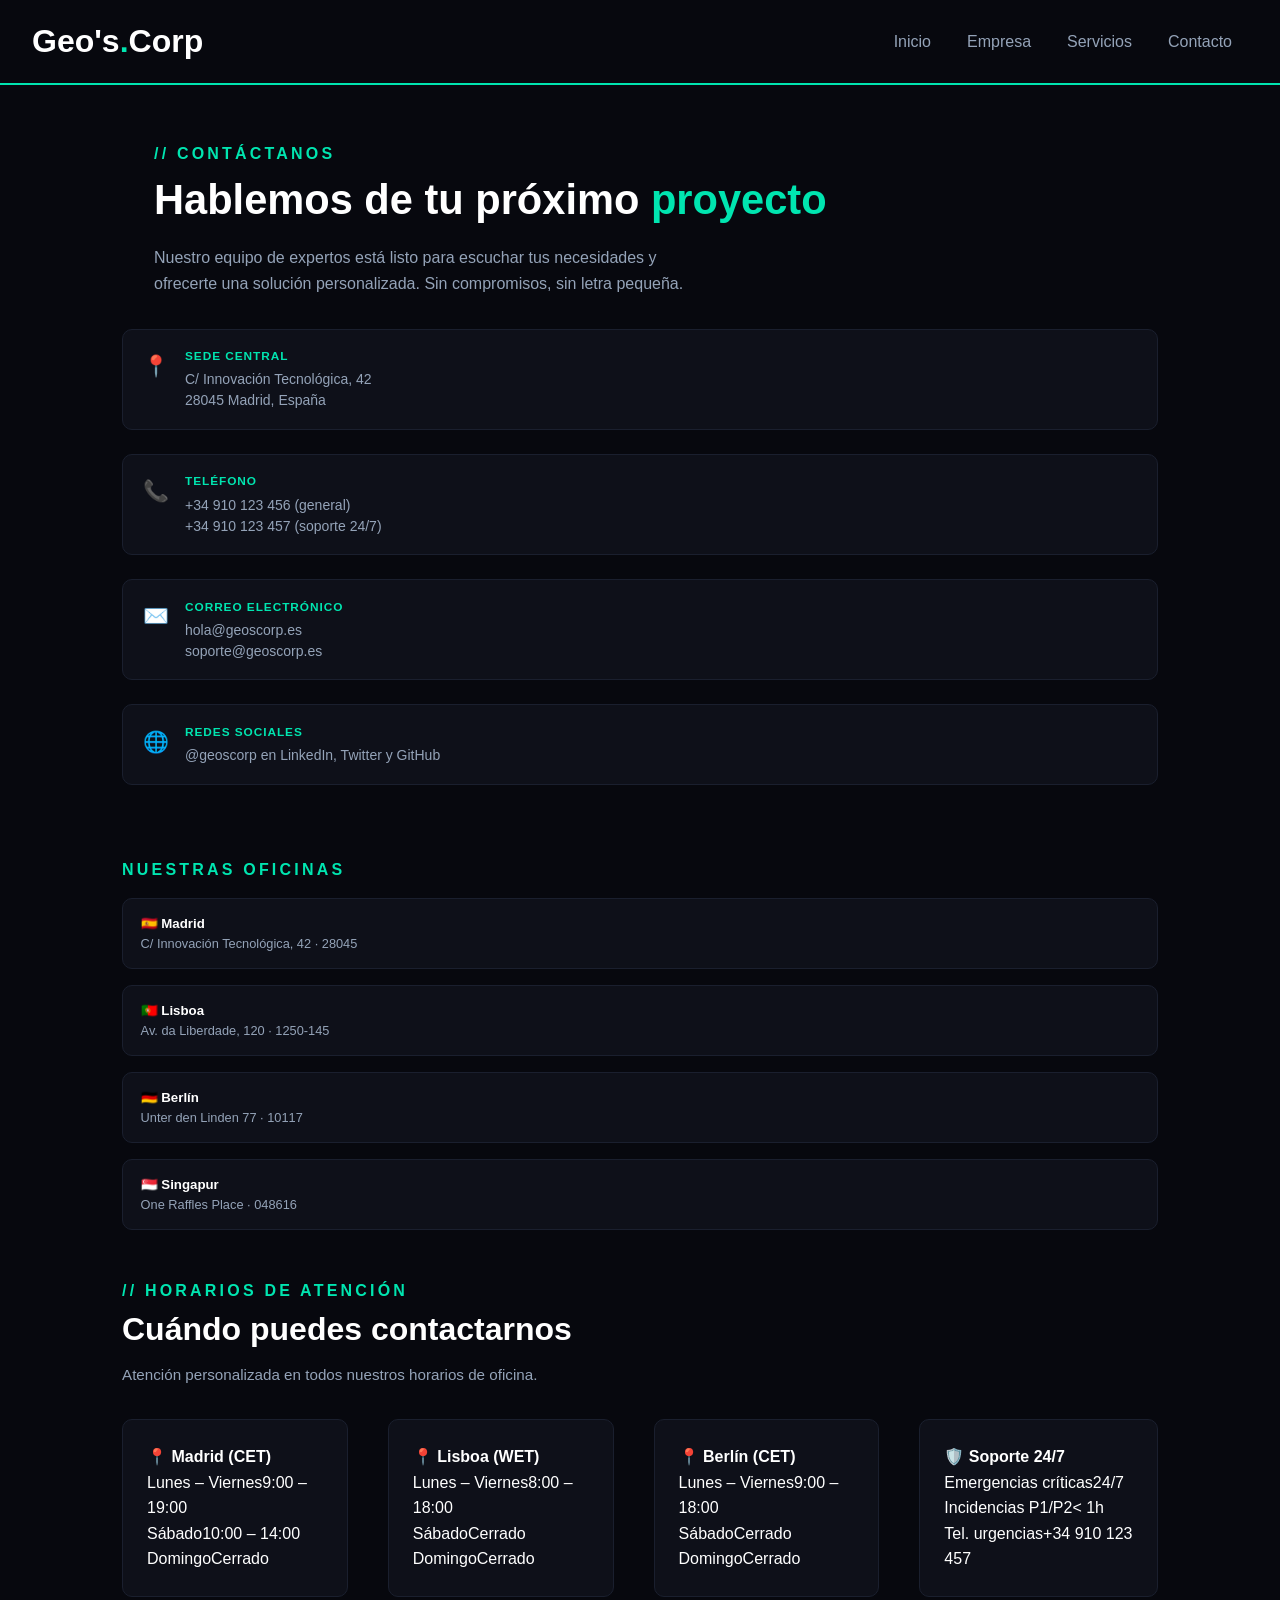
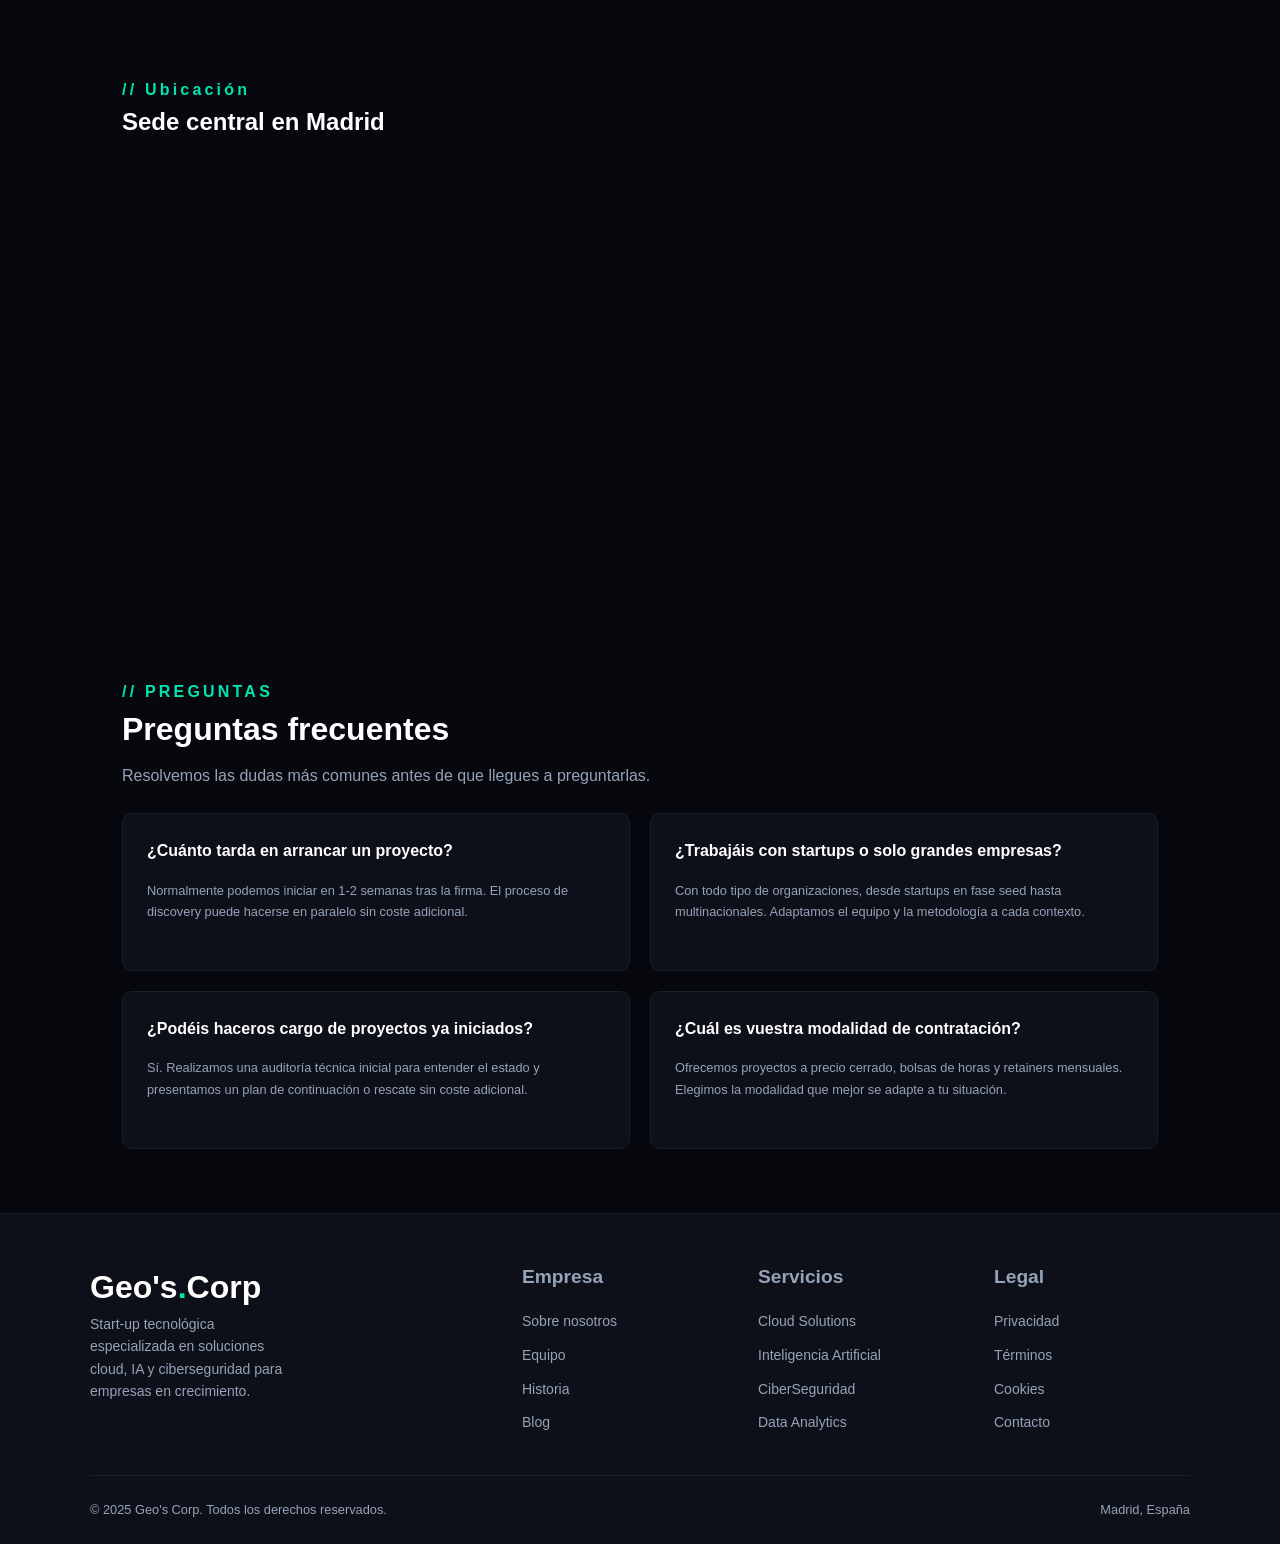
==== commit b3d941cb: "asw" ====
--- a/routes/contacto.html
+++ b/routes/contacto.html
@@ -23,14 +23,12 @@
     </header>
 
 <!-- Contáctanos.-->
-    <main>
+    <main class="main">
         <div class="contacto-header">
             <span class="etiqueta">// CONTÁCTANOS</span>
             <h1>Hablemos de tu próximo <span class="cyan">proyecto</span></h1>
             <p>Nuestro equipo de expertos está listo para escuchar tus necesidades y ofrecerte una solución personalizada. Sin compromisos, sin letra pequeña.</p>
         </div>
-
-        <div class="contacto-grid">
 
 
 
--- a/styles.css
+++ b/styles.css
@@ -165,7 +165,6 @@
 }
 
 .inicio-acciones {
-    display: flex;
     gap: 1rem;
     margin-top: 1.5rem;
     margin-bottom: 1.5rem;
@@ -178,8 +177,8 @@
 } 
 
 .inicio-tarjetas {
-    display: grid;
-    grid-template-columns: 1fr;
+    display: flex;
+    flex-direction: column;
     gap: 2rem;
     margin-top: 3rem;
     padding: 15px;
@@ -196,6 +195,8 @@
     padding: 3rem 2rem;
     border-radius: var(--radio);
     margin-top: 3rem;
+    margin: 0 auto;
+    max-width: 1100px;
 }
 
 .etiqueta {
@@ -272,4 +273,39 @@
 .banner-acciones {
     display: flex;
     gap: 1rem;
+}
+
+@media (max-width: 1024px) {
+    .container, .wrapper {
+        width: 90%;
+    }
+
+    .grid-layout {
+        grid-template-columns: repeat(2, 1fr);
+    }
+}
+
+@media (max-width: 768px) {
+    header, section, footer {
+        padding: 20px;
+    }
+
+    nav ul {
+        flex-direction: column;
+        align-items: center;
+    }
+
+    .grid-layout, .flex-container {
+        display: flex;
+        flex-direction: column;
+    }
+
+    h1 {
+        font-size: 1.8rem;
+    }
+    
+    img {
+        max-width: 100%;
+        height: auto;
+    }
 }
--- a/styles/contacto.css
+++ b/styles/contacto.css
@@ -1,3 +1,10 @@
+.main {
+    gap: 2.5rem;
+    max-width: 1100px;
+    margin: 0 auto;
+    padding: 0 2rem;
+}
+
 .contacto-header {
     max-width: 1100px;
     margin: 0 auto;
@@ -16,13 +23,6 @@
     max-width: 540px;
 }
 
-.contacto-grid {
-    gap: 2.5rem;
-    max-width: 1100px;
-    margin: 0 auto;
-    padding: 0 2rem;
-}
-
 /* Info.*/
 
 .contacto-info {
@@ -171,4 +171,39 @@
     color: var(--texto-p);
     line-height: 1.65;
     margin-top: 1rem;
+}
+
+@media (max-width: 1024px) {
+    .container, .wrapper {
+        width: 90%;
+    }
+
+    .grid-layout {
+        grid-template-columns: repeat(2, 1fr);
+    }
+}
+
+@media (max-width: 768px) {
+    header, section, footer {
+        padding: 20px;
+    }
+
+    nav ul {
+        flex-direction: column;
+        align-items: center;
+    }
+
+    .grid-layout, .flex-container {
+        display: flex;
+        flex-direction: column;
+    }
+
+    h1 {
+        font-size: 1.8rem;
+    }
+    
+    img {
+        max-width: 100%;
+        height: auto;
+    }
 }
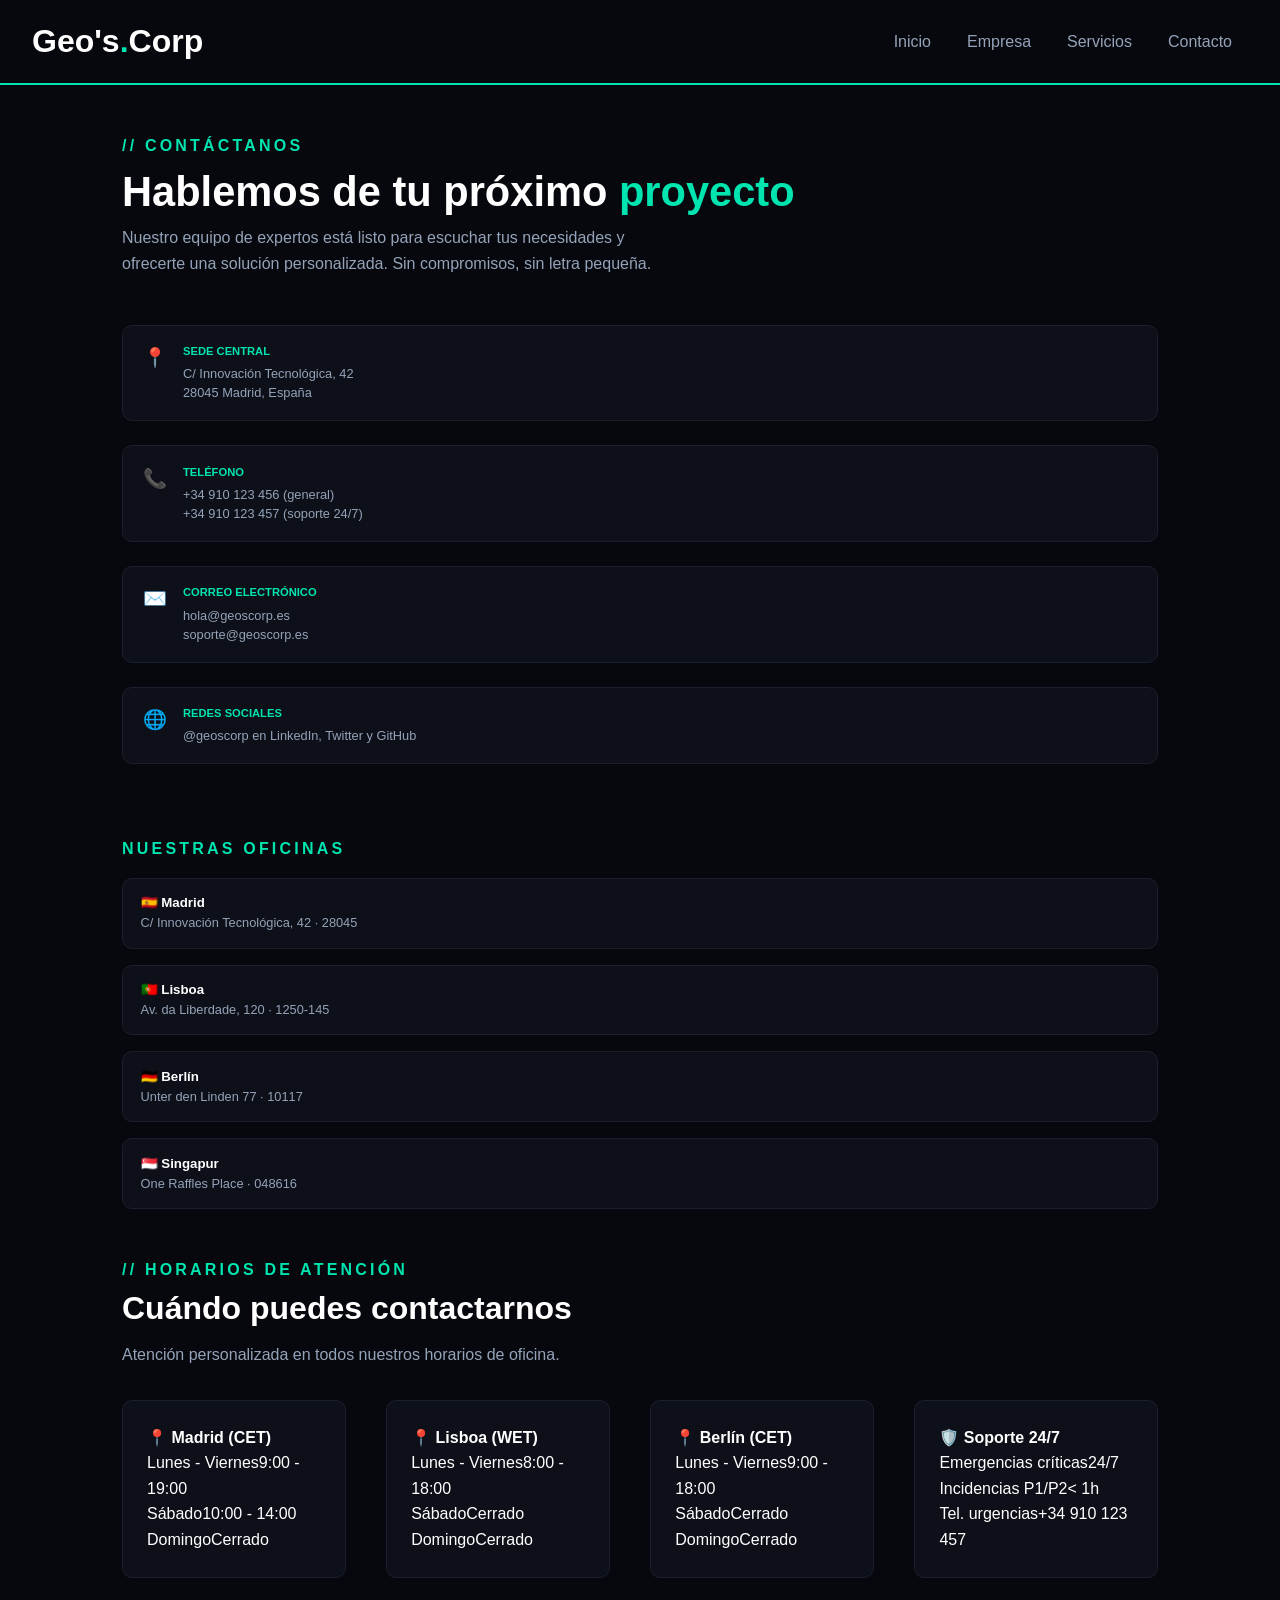
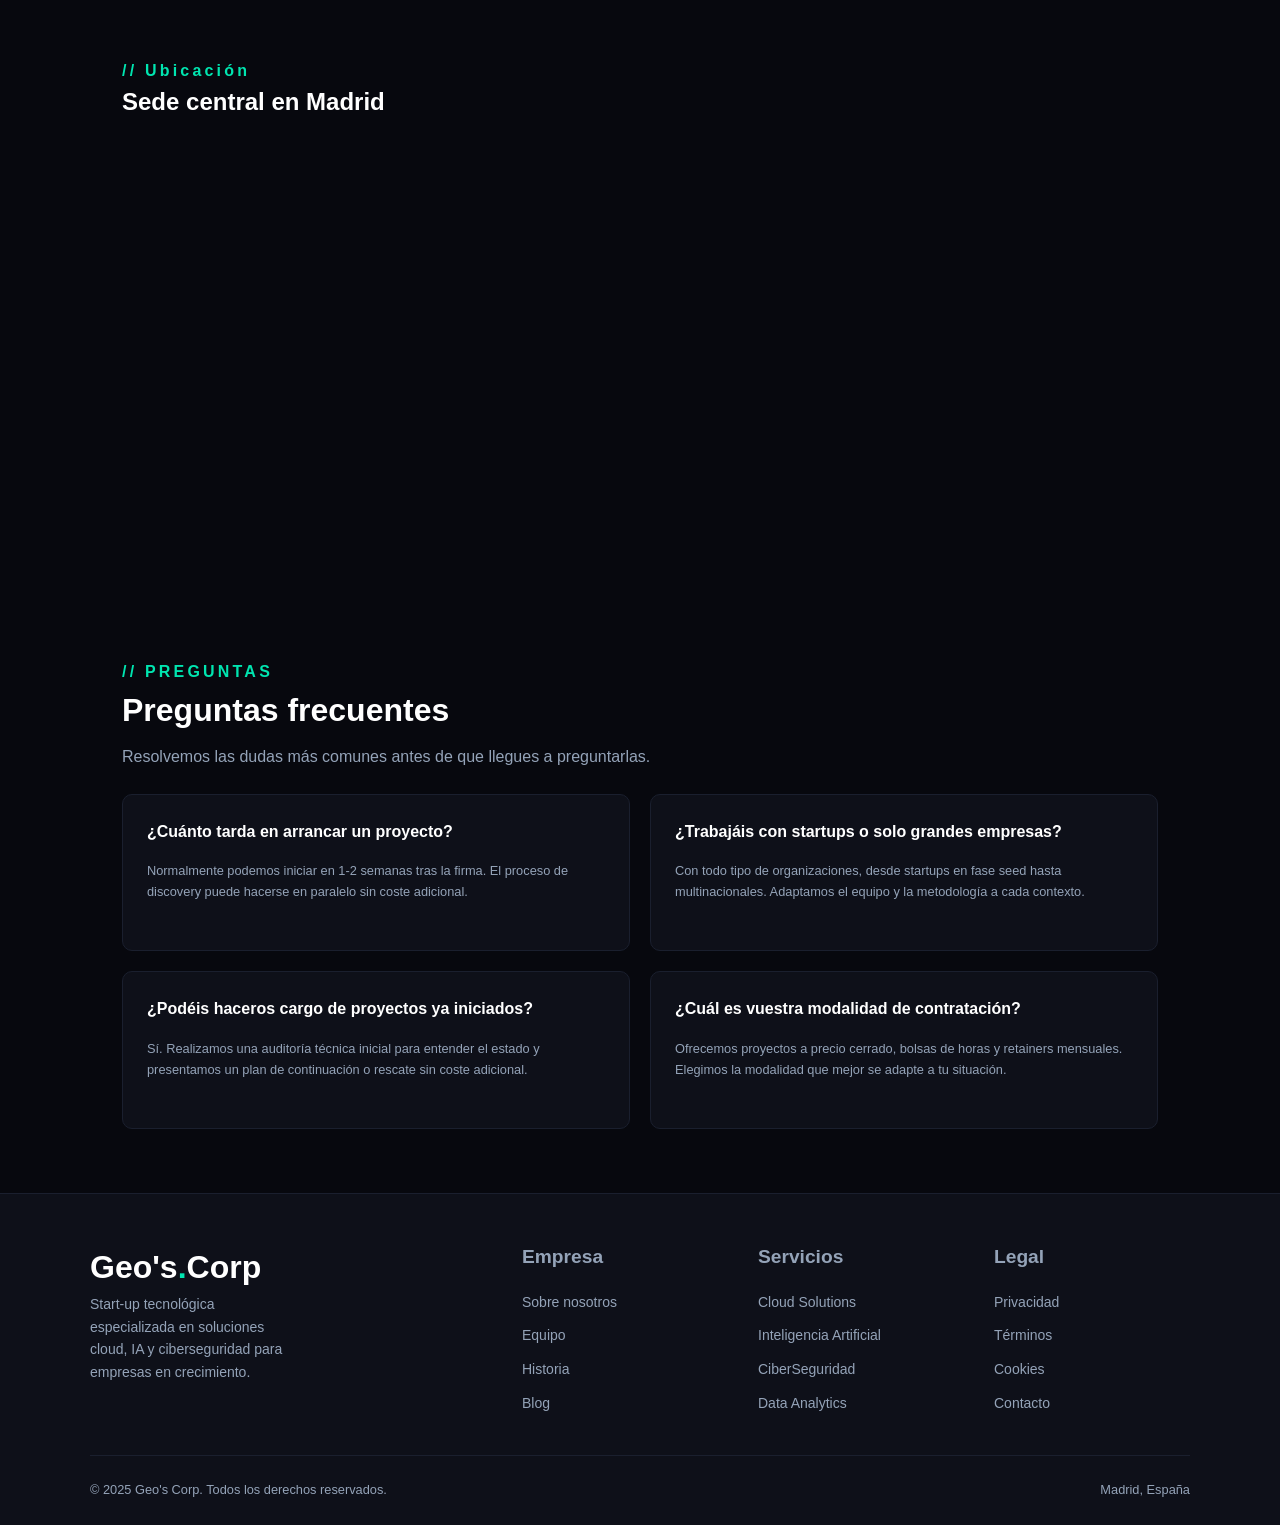
==== commit 2cf5abfe: "asxe" ====
--- a/routes/contacto.html
+++ b/routes/contacto.html
@@ -28,70 +28,68 @@
             <span class="etiqueta">// CONTÁCTANOS</span>
             <h1>Hablemos de tu próximo <span class="cyan">proyecto</span></h1>
             <p>Nuestro equipo de expertos está listo para escuchar tus necesidades y ofrecerte una solución personalizada. Sin compromisos, sin letra pequeña.</p>
+        </div>  
+
+<!-- Info.-->
+        <div class="contacto-info">
+                <div class="info-item">
+                <div class="info-icono">📍</div>
+                <div>
+                    <h4>SEDE CENTRAL</h4>
+                    <p>C/ Innovación Tecnológica, 42<br>28045 Madrid, España</p>
+                </div>
+            </div>
+            <div class="info-item">
+                <div class="info-icono">📞</div>
+                <div>
+                    <h4>TELÉFONO</h4>
+                    <p>+34 910 123 456 (general)<br>+34 910 123 457 (soporte 24/7)</p>
+                </div>
+            </div>
+            <div class="info-item">
+                <div class="info-icono">✉️</div>
+                <div>
+                    <h4>CORREO ELECTRÓNICO</h4>
+                    <p>hola@geoscorp.es<br>soporte@geoscorp.es</p>
+                </div>
+            </div>
+            <div class="info-item">
+                <div class="info-icono">🌐</div>
+                <div>
+                    <h4>REDES SOCIALES</h4>
+                    <p>@geoscorp en LinkedIn, Twitter y GitHub</p>
+                </div>
+            </div>
         </div>
 
-
-
-<!-- Info.-->
-                <div class="contacto-info">
-                    <div class="info-item">
-                        <div class="info-icono">📍</div>
-                        <div>
-                            <h4>SEDE CENTRAL</h4>
-                            <p>C/ Innovación Tecnológica, 42<br>28045 Madrid, España</p>
+<!-- Nuestras oficiinas.-->
+        <div class="sedes-section">
+            <h3>NUESTRAS OFICINAS</h3>
+            <div class="sedes-flex">
+                <div class="sede">
+                    <div class="sede-info">
+                        <h5>🇪🇸 Madrid</h5>
+                        <p>C/ Innovación Tecnológica, 42 · 28045</p>
+                    </div>
+                </div>
+                <div class="sede">
+                     <div class="sede-info">
+                        <h5>🇵🇹 Lisboa</h5>
+                        <p>Av. da Liberdade, 120 · 1250-145</p>
+                    </div>
+                </div>
+                <div class="sede">
+                    <div class="sede-info">
+                        <h5>🇩🇪 Berlín</h5>
+                        <p>Unter den Linden 77 · 10117</p>
+                    </div>
+                </div>
+                <div class="sede">
+                    <div class="sede-info">
+                        <h5>🇸🇬 Singapur</h5>
+                        <p>One Raffles Place · 048616</p>
                         </div>
-                    </div>
-                    <div class="info-item">
-                        <div class="info-icono">📞</div>
-                        <div>
-                            <h4>TELÉFONO</h4>
-                            <p>+34 910 123 456 (general)<br>+34 910 123 457 (soporte 24/7)</p>
-                        </div>
-                    </div>
-                    <div class="info-item">
-                        <div class="info-icono">✉️</div>
-                        <div>
-                            <h4>CORREO ELECTRÓNICO</h4>
-                            <p>hola@geoscorp.es<br>soporte@geoscorp.es</p>
-                        </div>
-                    </div>
-                    <div class="info-item">
-                        <div class="info-icono">🌐</div>
-                        <div>
-                            <h4>REDES SOCIALES</h4>
-                            <p>@geoscorp en LinkedIn, Twitter y GitHub</p>
-                        </div>
-                    </div>
-                </div>
-
-<!-- Nuestras oficiinas.-->
-                <div class="sedes-section">
-                    <h3>NUESTRAS OFICINAS</h3>
-                    <div class="sedes-flex">
-                        <div class="sede">
-                            <div class="sede-info">
-                                <h5>🇪🇸 Madrid</h5>
-                                <p>C/ Innovación Tecnológica, 42 · 28045</p>
-                            </div>
-                        </div>
-                        <div class="sede">
-                            <div class="sede-info">
-                                <h5>🇵🇹 Lisboa</h5>
-                                <p>Av. da Liberdade, 120 · 1250-145</p>
-                            </div>
-                        </div>
-                        <div class="sede">
-                            <div class="sede-info">
-                                <h5>🇩🇪 Berlín</h5>
-                                <p>Unter den Linden 77 · 10117</p>
-                            </div>
-                        </div>
-                        <div class="sede">
-                            <div class="sede-info">
-                                <h5>🇸🇬 Singapur</h5>
-                                <p>One Raffles Place · 048616</p>
-                                </div>
-                            </div>
+                </div>
 
 <!-- Horarios.-->
         <section class="horarios-section">
@@ -102,19 +100,19 @@
             <div class="horarios-flex">
                 <div class="horario-carta">
                     <h4>📍 Madrid (CET)</h4>
-                    <div class="horario-fila"><span>Lunes – Viernes</span><span>9:00 – 19:00</span></div>
-                    <div class="horario-fila"><span>Sábado</span><span>10:00 – 14:00</span></div>
+                    <div class="horario-fila"><span>Lunes - Viernes</span><span>9:00 - 19:00</span></div>
+                    <div class="horario-fila"><span>Sábado</span><span>10:00 - 14:00</span></div>
                     <div class="horario-fila"><span>Domingo</span><span>Cerrado</span></div>
                 </div>
                 <div class="horario-carta">
                     <h4>📍 Lisboa (WET)</h4>
-                    <div class="horario-fila"><span>Lunes – Viernes</span><span>8:00 – 18:00</span></div>
+                    <div class="horario-fila"><span>Lunes - Viernes</span><span>8:00 - 18:00</span></div>
                     <div class="horario-fila"><span>Sábado</span><span>Cerrado</span></div>
                     <div class="horario-fila"><span>Domingo</span><span>Cerrado</span></div>
                 </div>
                 <div class="horario-carta">
                     <h4>📍 Berlín (CET)</h4>
-                    <div class="horario-fila"><span>Lunes – Viernes</span><span>9:00 – 18:00</span></div>
+                    <div class="horario-fila"><span>Lunes - Viernes</span><span>9:00 - 18:00</span></div>
                     <div class="horario-fila"><span>Sábado</span><span>Cerrado</span></div>
                     <div class="horario-fila"><span>Domingo</span><span>Cerrado</span></div>
                 </div>
--- a/styles/contacto.css
+++ b/styles/contacto.css
@@ -7,14 +7,13 @@
 
 .contacto-header {
     max-width: 1100px;
-    margin: 0 auto;
-    padding: 3.5rem 2rem 2rem;
+    margin-top: 3rem;
+    margin-bottom: 3rem;
 }
 
 .contacto-header h1 {
     font-size: 2.6rem;
-    font-weight: 700;
-    margin-bottom: 0.75rem;
+    margin-bottom: 0,5rem;
 }
 
 .contacto-header p {
@@ -42,21 +41,18 @@
 }
 
 .info-icono {
-    font-size: 1.3rem;
-    flex-shrink: 0;
-    margin-top: 0.1rem;
+    font-size: 1.2rem;
 }
 
 .info-item h4 {
-    font-size: 0.74rem;
-    letter-spacing: 0.08em;
+    font-size: 0.7rem;
     color: var(--cyan);
     font-weight: 600;
     margin-bottom: 0.2rem;
 }
 
 .info-item p {
-    font-size: 0.875rem;
+    font-size: 0.8rem;
     color: var(--texto-p);
     line-height: 1.5;
 }
@@ -108,7 +104,7 @@
 .horarios-section p {
     color: var(--texto-p);
     margin-bottom: 2rem;
-    font-size: 0.95rem;
+    font-size: 1rem;
 }
 
 .horarios-flex {
@@ -129,19 +125,7 @@
     margin-bottom: 4rem;
 }
 
-.mapa-section span {
-    color: var(--cyan);
-    font-size: 1rem;
-    font-weight: 900;
-}
-
 /* Preguntas.*/
-.preguntas-section span {
-    color: var(--cyan);
-    font-size: 1rem;
-    font-weight: 900;
-}
-
 .preguntas-section h2 {
     font-size: 2rem;
     margin-bottom: 0.5rem;
